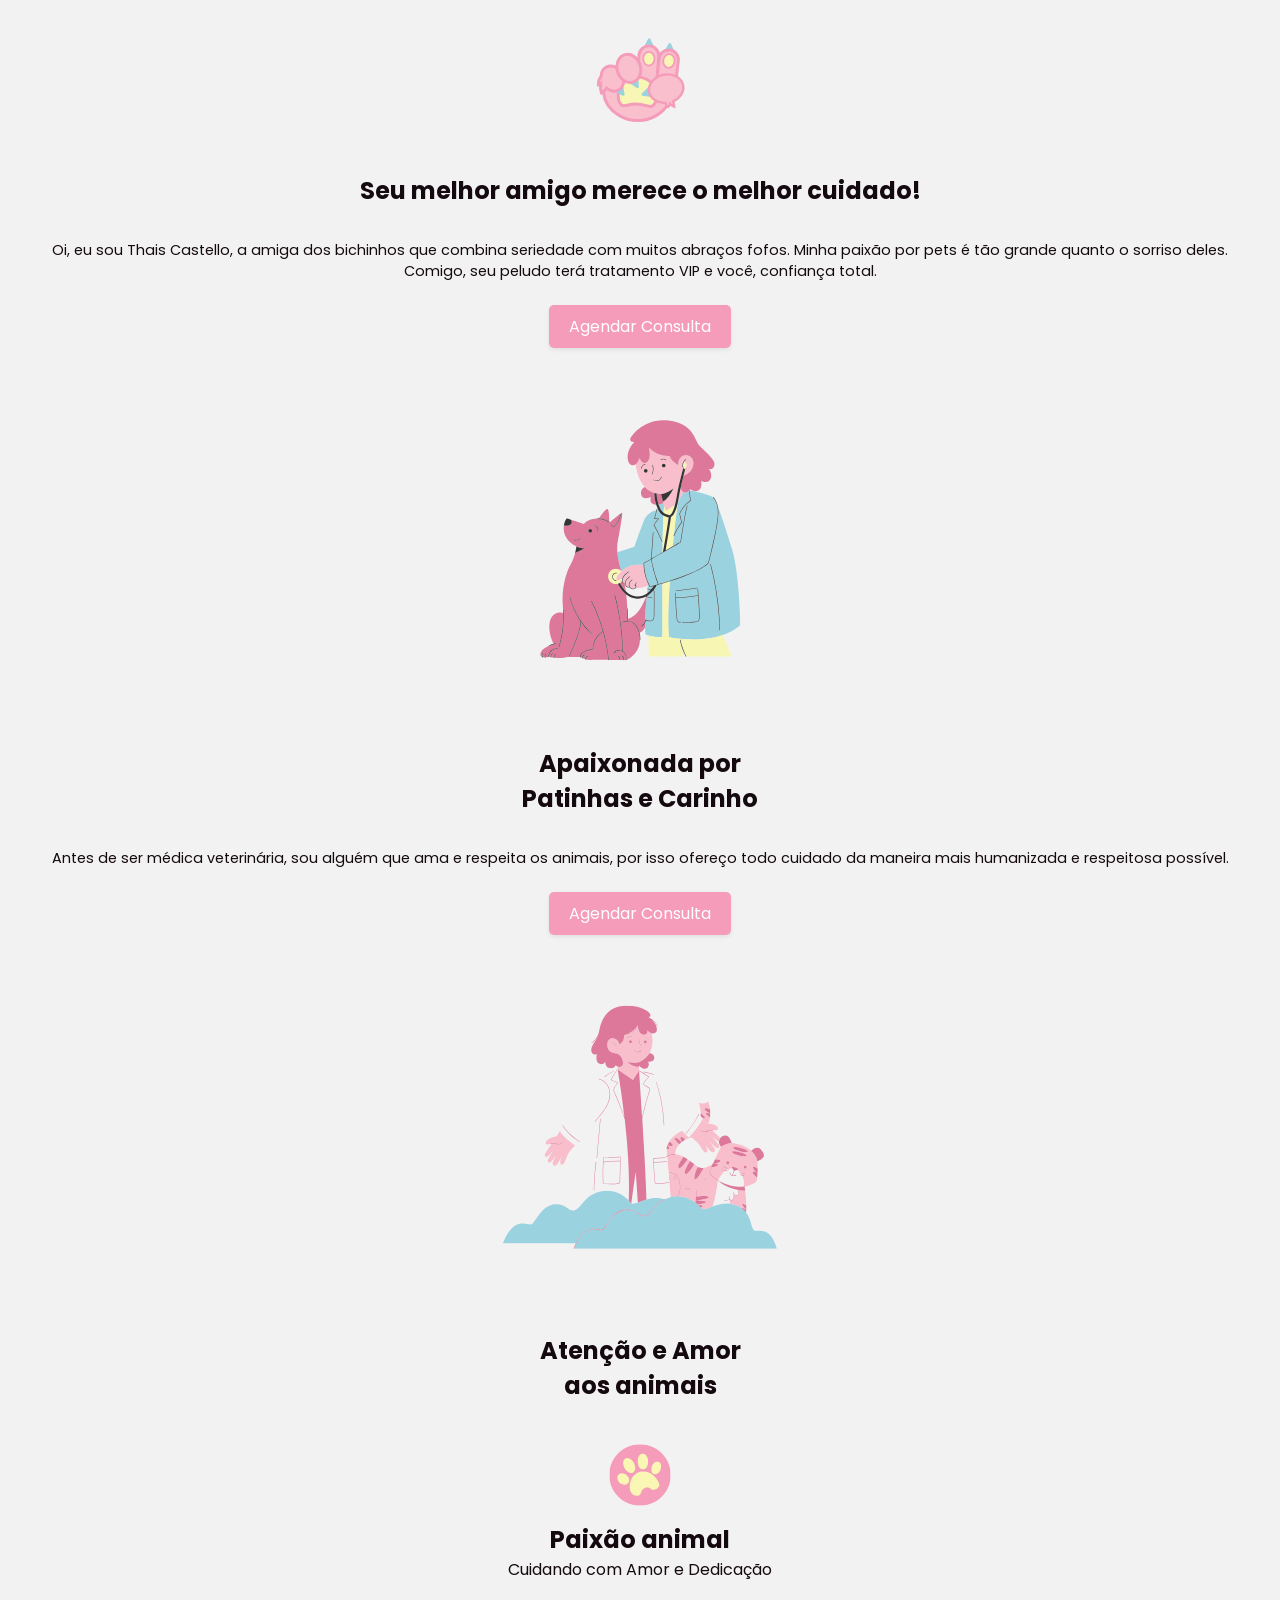
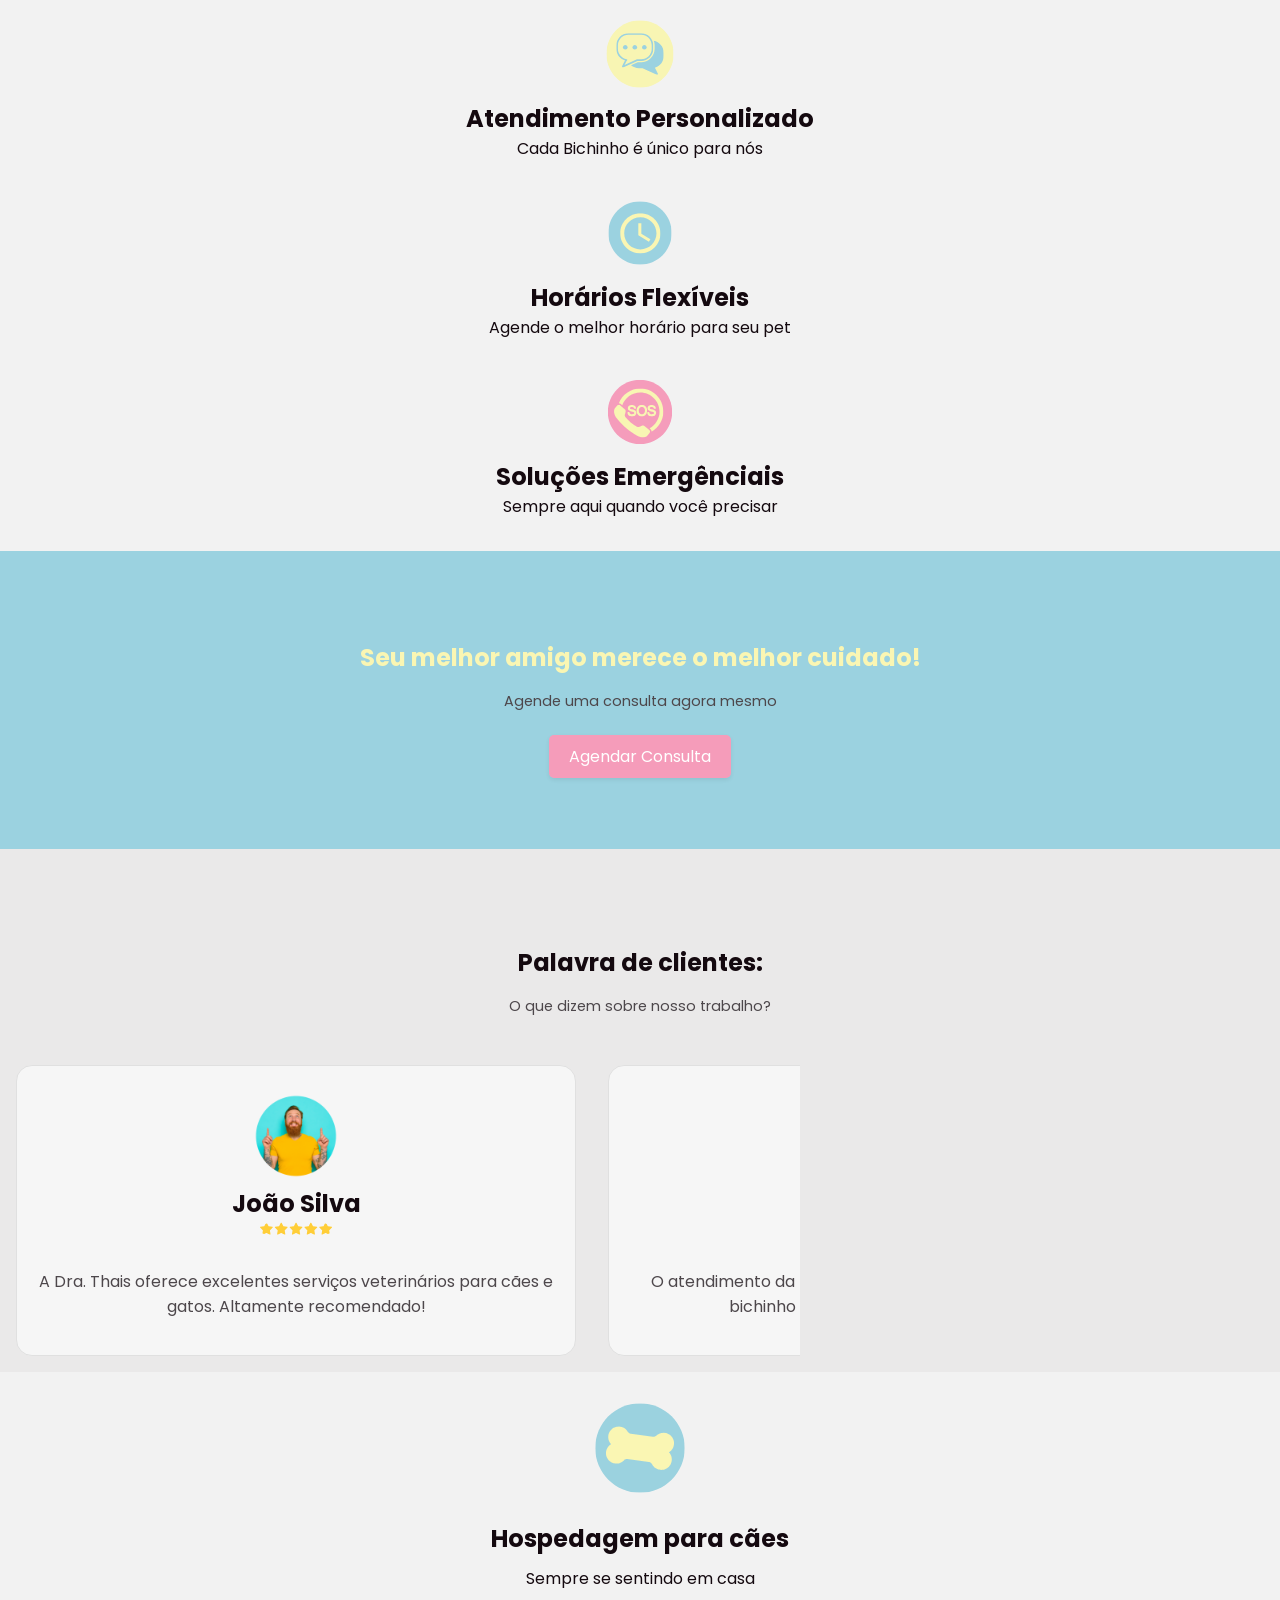
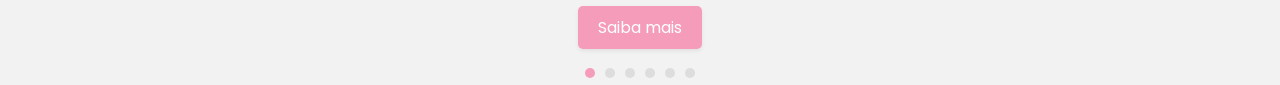
==== index.html @ 2efe4065 "Alterando slide" ====
<!DOCTYPE html>
<html lang="en">
<head>
    <meta charset="UTF-8">
    <meta name="viewport" content="width=device-width, initial-scale=1.0">
    <title>Thais Medvet</title>
    <link rel="stylesheet" href="./style.css">
    <link rel="icon" type="image/svg" sizes="32x32" href="./ass_ets/favicon/favicon.svg">
    <link rel="stylesheet" href="https://cdnjs.cloudflare.com/ajax/libs/font-awesome/6.4.0/css/all.min.css">
</head>
<body>
    
    <header>
        <img class="logo" src="./ass_ets/logo.svg" alt="Logotipo Thais Medvet">
    </header>

    <section class="container">
        <h1 class="title">Seu melhor amigo merece o melhor cuidado!</h1>
        <p class="text">Oi, eu sou Thais Castello, a amiga dos bichinhos que combina seriedade com muitos abraços fofos. 
            Minha paixão por pets é tão grande quanto o sorriso deles. Comigo, seu peludo terá tratamento VIP e você, confiança total. </p>
        <a href="https://wa.me/5521966511204" class="button">Agendar Consulta</a>
    </section>

    <section>
        <img class="ilustracao" src="./ass_ets/vet.svg" alt="Veterinaria cuidando dos bichinhos">
    </section>

    <section class="container">
        <h1 class="title">Apaixonada por <br> Patinhas e Carinho</h1>
        <p class="text">Antes de ser médica veterinária, sou alguém que ama e respeita os animais, por isso ofereço todo cuidado da maneira mais humanizada e respeitosa possível.</p>
        <a href="https://wa.me/5521966511204" class="button">Agendar Consulta</a>
    </section>

    <section>
        <img class="ilustracao" src="./ass_ets/vet02.svg" alt="Veterinaria cuidando dos bichinhos">
    </section>
 
    <section class="container">
        <h1 class="title"> Atenção e Amor <br> aos animais </h1>

        <ul>
            <li class="servicos">
                <div>
                    <img class="icons" src="./ass_ets/icons/pet.svg" alt="Icone Patinha de Cachorro">
                </div>

                <div class="servicos_text">
                    <h1>Paixão animal</h1>
                    <p>Cuidando com Amor e Dedicação</p>
                </div>
            </li>

            <li class="servicos">
                <div>
                    <img class="icons" src="./ass_ets/icons/sms.svg" alt="Icone Patinha de Cachorro">
                </div>

                <div class="servicos_text">
                    <h1>Atendimento Personalizado</h1>
                    <p>Cada Bichinho é único para nós</p>
                </div>
            </li>

            <li class="servicos">
                <div>
                    <img class="icons" src="./ass_ets/icons/relogio.svg" alt="Icone Patinha de Cachorro">
                </div>

                <div class="servicos_text">
                    <h1>Horários Flexíveis</h1>
                    <p>Agende o melhor horário para seu pet</p>
                </div>
            </li>

            <li class="servicos">
                <div>
                    <img class="icons" src="./ass_ets/icons/sos.svg" alt="Icone Patinha de Cachorro">
                </div>

                <div class="servicos_text">
                    <h1>Soluções Emergênciais</h1>
                    <p>Sempre aqui quando você precisar</p>
                </div>
            </li>
        </ul>

    </section>
    

    <section class="container cta-consulta">
        <img src="./ass_ets/" alt="">
        <h1 class="title">Seu melhor amigo merece o melhor cuidado!</h1>
        <p class="text cta-text"> Agende uma consulta agora mesmo </p>
        <a href="https://wa.me/5521966511204" class="button">Agendar Consulta</a>
    </section>


    <section class="container testimonials">

        <h1 class="title testimonials-title"> Palavra de clientes: </h1>
        <p class="text testimonials-text"> O que dizem sobre nosso trabalho?</p>

        <div class="carousel-container">
            <div class="carousel">
                <div class="carousel-item">
                    <img class="testimonials-img" src="./ass_ets/testimonials/6.png" alt="Personagem 1">
                    <h2>João Silva</h3>
                    <img class="testimonials-avaliacao" src="./ass_ets/testimonials/5star.svg" alt="Avaliacao">
                    <p class="testimonials-text">A Dra. Thais oferece excelentes serviços veterinários para cães e gatos. Altamente recomendado!</p>
                </div>
                <div class="carousel-item">
                    <img class="testimonials-img" src="./ass_ets/testimonials/5.png" alt="Personagem 2">
                    <h2>Maria Santos</h3>
                    <img class="testimonials-avaliacao" src="./ass_ets/testimonials/5star.svg" alt="Avaliacao">
                    <p class="testimonials-text">O atendimento da Dra.Thais é incrível, sempre cuida do meu bichinho com carinho e profissionalismo.</p>
                </div>
                <div class="carousel-item">
                    <img class="testimonials-img" src="./ass_ets/testimonials/7.png" alt="Personagem 3">
                    <h2>Pedro Oliveira</h3>
                    <img class="testimonials-avaliacao" src="./ass_ets/testimonials/5star.svg" alt="Avaliacao">
                    <p class="testimonials-text">Minha experiência com a Dra.Thais foi excelente. Ela é a melhor!</p>
                </div>
            </div>
        </div>

    </section>


<!-- SLIDE -->
<div class="slide-container">
    <div class="slide-wrapper">
        <div class="slide">
            <img src="./ass_ets/icons/hospedagem.svg" alt="Imagem 1">
            <h3>Hospedagem para cães </h3>
            <p class="slide-text">Sempre se sentindo em casa</p>
            <a href="https://wa.me/5521966511204" class="button"> Saiba mais</a>
        </div>
        <div class="slide">
            <img src="./ass_ets/icons/consulta.svg" alt="Imagem 2">
            <h3>Consulta em domicílio</h3>
            <p class="slide-text">No conforto do seu lar</p>
            <a href="https://wa.me/5521966511204" class="button button-slide">Agendar Consulta</a>
        </div>
        <div class="slide">
            <img src="./ass_ets/icons/creche.svg" alt="Imagem 1">
            <h3>Creche para cães </h3>
            <p class="slide-text">Seu peludo vai amar!</p>
            <a href="https://wa.me/5521966511204" class="button button-slide">Saiba mais</a>
        </div>
        <div class="slide">
            <img src="./ass_ets/icons/exames.svg" alt="Imagem 2">
            <h3>Exames Laboratoriais</h3>
            <p class="slide-text">A chave para a saúde do seu pet</p>
            <a href="https://wa.me/5521966511204" class="button">Agendar Exames</a>
        </div>
        <div class="slide">
            <img src="./ass_ets/icons/baba.svg" alt="Imagem 1">
            <h3>Babá para cães</h3>
            <p class="slide-text">Diversão e amor</p>
            <a href="https://wa.me/5521966511204" class="button button-slide">Saiba mais</a>
        </div>
        <div class="slide">
            <img src="./ass_ets/icons/vacinas.svg" alt="Imagem 2">
            <h3>Vacinação a domicílio</h3>
            <p class="slide-text">Saúde em segurança</p>
            <a href="https://wa.me/5521966511204" class="button button-slide">Agendar Vacinas</a>
        </div>
        <!-- Repita esse bloco para os outros cards -->
    </div>
    <div class="indicators"></div>
</div>

<script src="script.js"></script>

</body>
</html>
---- style.css ----
@import url('https://fonts.googleapis.com/css2?family=Familjen+Grotesk:wght@400;500;600;700&family=Poppins:ital,wght@0,100;0,200;0,300;0,500;0,700;0,900;1,700;1,900&family=Roboto:wght@400;500;700;900&display=swap');


:root{
    --rosa-pink: #F59CBA;
    --rosa-pink_bg: #dd83a1;
    --rosa-claro: #F8BECB;
    --preto: #14090F;
    --branco: #f2f2f2;
    --texto: #4d474b;
    --azul: #9BD2E0;
    --amarelo: #FAF6B3;
}


* {
    margin: 0;
    padding: 0;
    box-sizing: border-box;
    font-family: 'Poppins', sans-serif;
}

body{
    background-color: var(--branco);
    color: var(--preto);
    margin: 0 2rem;
    display: flex;
    flex-direction: column;
    justify-content: center;
    align-items: center;
}

.logo{
    width: 15rem;
    margin: 1rem 0;
}

.container{
    text-align: center;
}

.text{
    margin: 2rem 0;
    font-size: .9rem;
}

.button{
    background-color: var(--rosa-pink);
    text-decoration: none;
    color: var(--branco);
    padding: 1rem 2rem;
    border-radius: .5rem;
    box-shadow: 0px 2px 4px 0px rgba(0, 0, 0, 0.075);
}

.ilustracao{
    width: 19rem;
    margin: 3rem 0;
}

.servicos{
    list-style: none;
    margin: 2rem 0;
}

.icons{
    width: 5rem;
}

.carousel-item{
    display: flex;
    flex-direction: column;
    align-items: center;
    justify-content: center;
}

.testimonials{
    background-color: #eae9e9;
    width: 100vw;
}

.testimonials-title{
    margin-top: 6rem;
}

.testimonials-text{
    margin: 1rem 0;
    color: var(--texto);
}

.testimonials-img{
    width: 9rem;
}

.testimonials-avaliacao{
    width: 5rem;
    margin-bottom: 1rem;
}

.testimonials-text{
    color: var(--texto)
}

.cta-consulta{
    background-color: var(--azul);
    color: var(--amarelo);
    width: 100vw;
    padding: 4rem 0 5rem 0;
}

.cta-text{
    color: var(--texto);
    margin-top: 1rem;
}

.carousel-container {
    max-width: 800px;
    margin: 3rem 0 1rem 0;
    overflow: hidden;
}

.carousel {
    display: flex;
    align-items: center;
    overflow: hidden;
}

.carousel-item {
    width: 70%;
    flex-shrink: 0;
    text-align: center;
    padding: 20px;
    background-color: #f6f6f6;
    border: 1px solid #e0e0e0;
    border-radius: 1rem;
    margin: 0 1rem;
}

.carousel-item img {
    max-width: 100px;
    border-radius: 50%;
}

h3 {
    font-size: 1.5rem;
    margin: 10px 0;
}

p {
    font-size: 1rem;
}

/* SLIDE */ 

.slide-container {
    width: 100%;
    overflow: hidden;
    position: relative;
}

.slide-wrapper {
    display: flex;
    transition: transform 0.5s ease-in-out;
}

.slide {
    flex: 0 0 100%;
    padding: 20px;
    text-align: center;
}

.slide img {
    width: 7rem;
    height: auto;
}

.slide-text{
    margin-bottom: 1.5rem;
}

.button {
    background-color: #f59cba;
    color: white;
    text-decoration: none;
    padding: 10px 20px;
    border-radius: 5px;
}

.indicators {
    text-align: center;
}

.indicator {
    display: inline-block;
    width: 10px;
    height: 10px;
    background-color: #ddd;
    border-radius: 50%;
    margin: 0 5px;
    cursor: pointer;
}

.active {
    background-color: #f59cba;
}


@media (max-width: 768px) {
    .carousel {
        flex-direction: column;
    }
    .carousel-item {
        margin: 10px 0;
    }
}
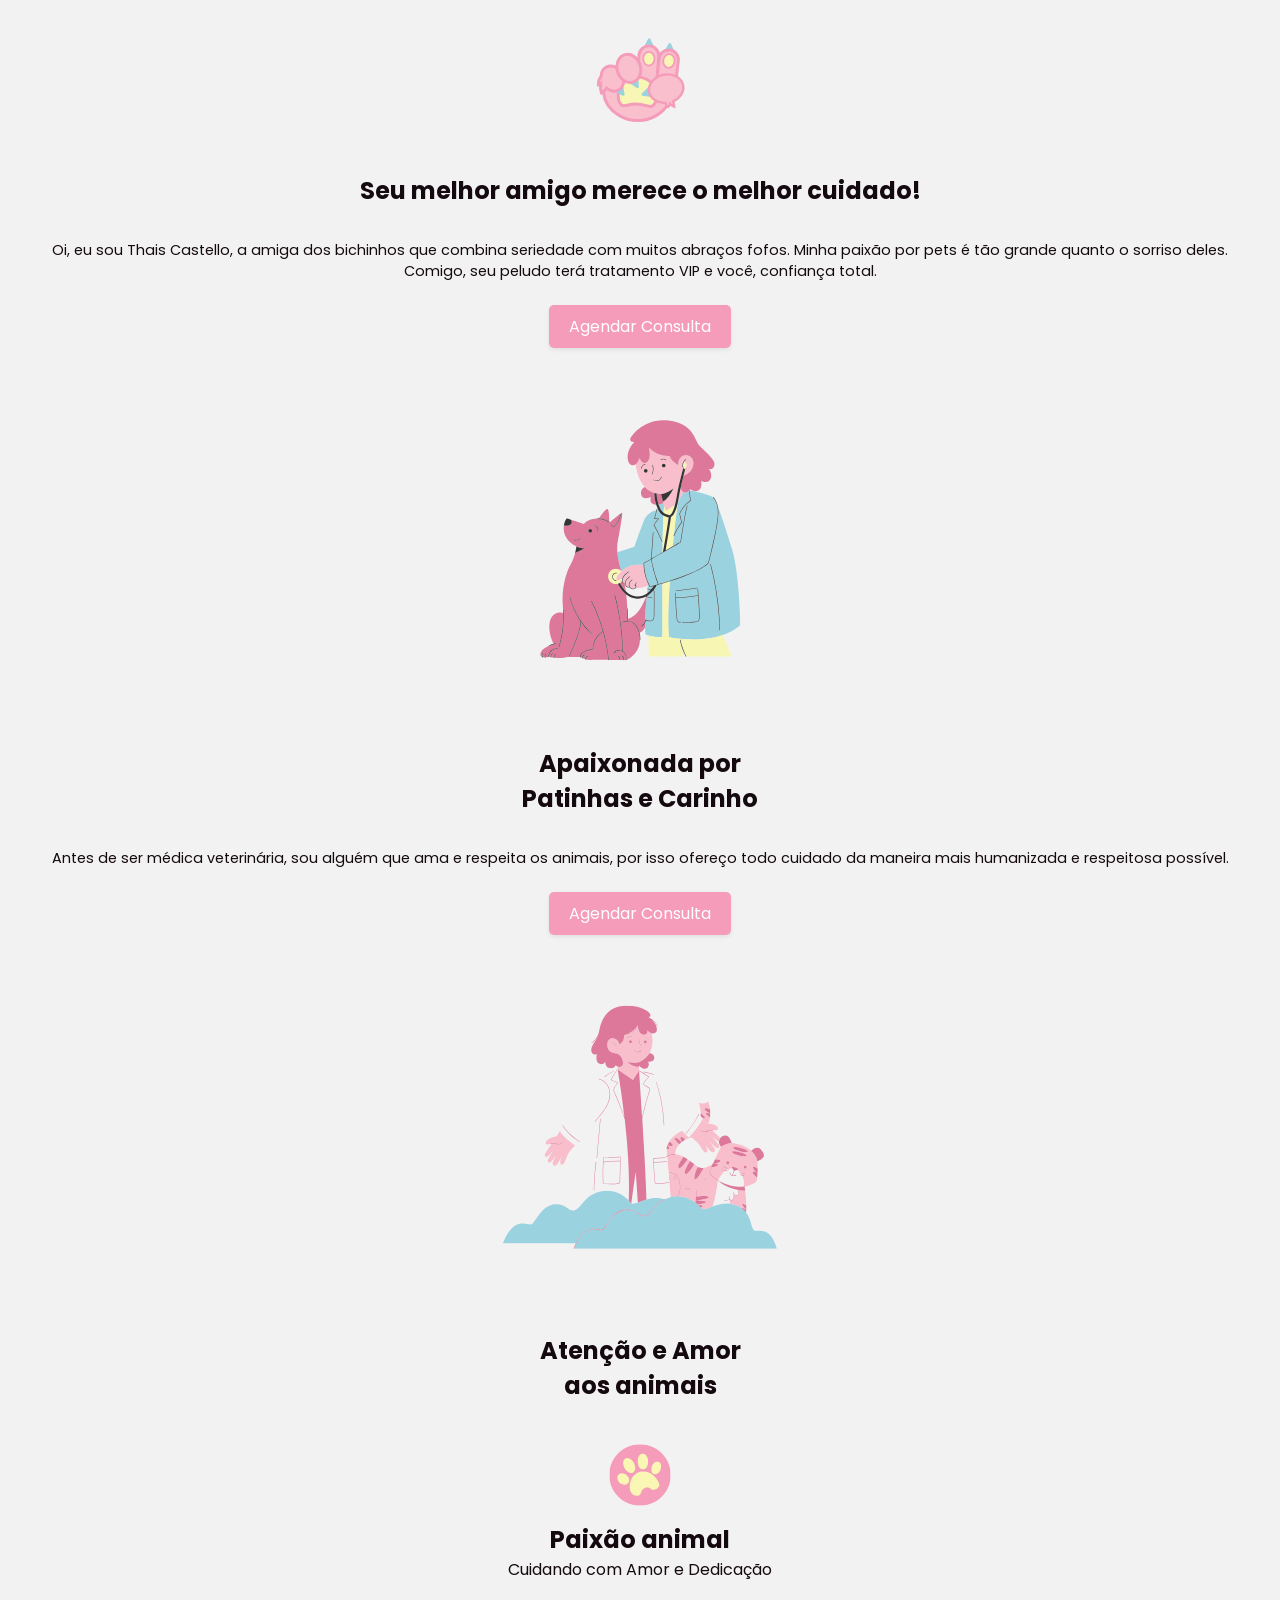
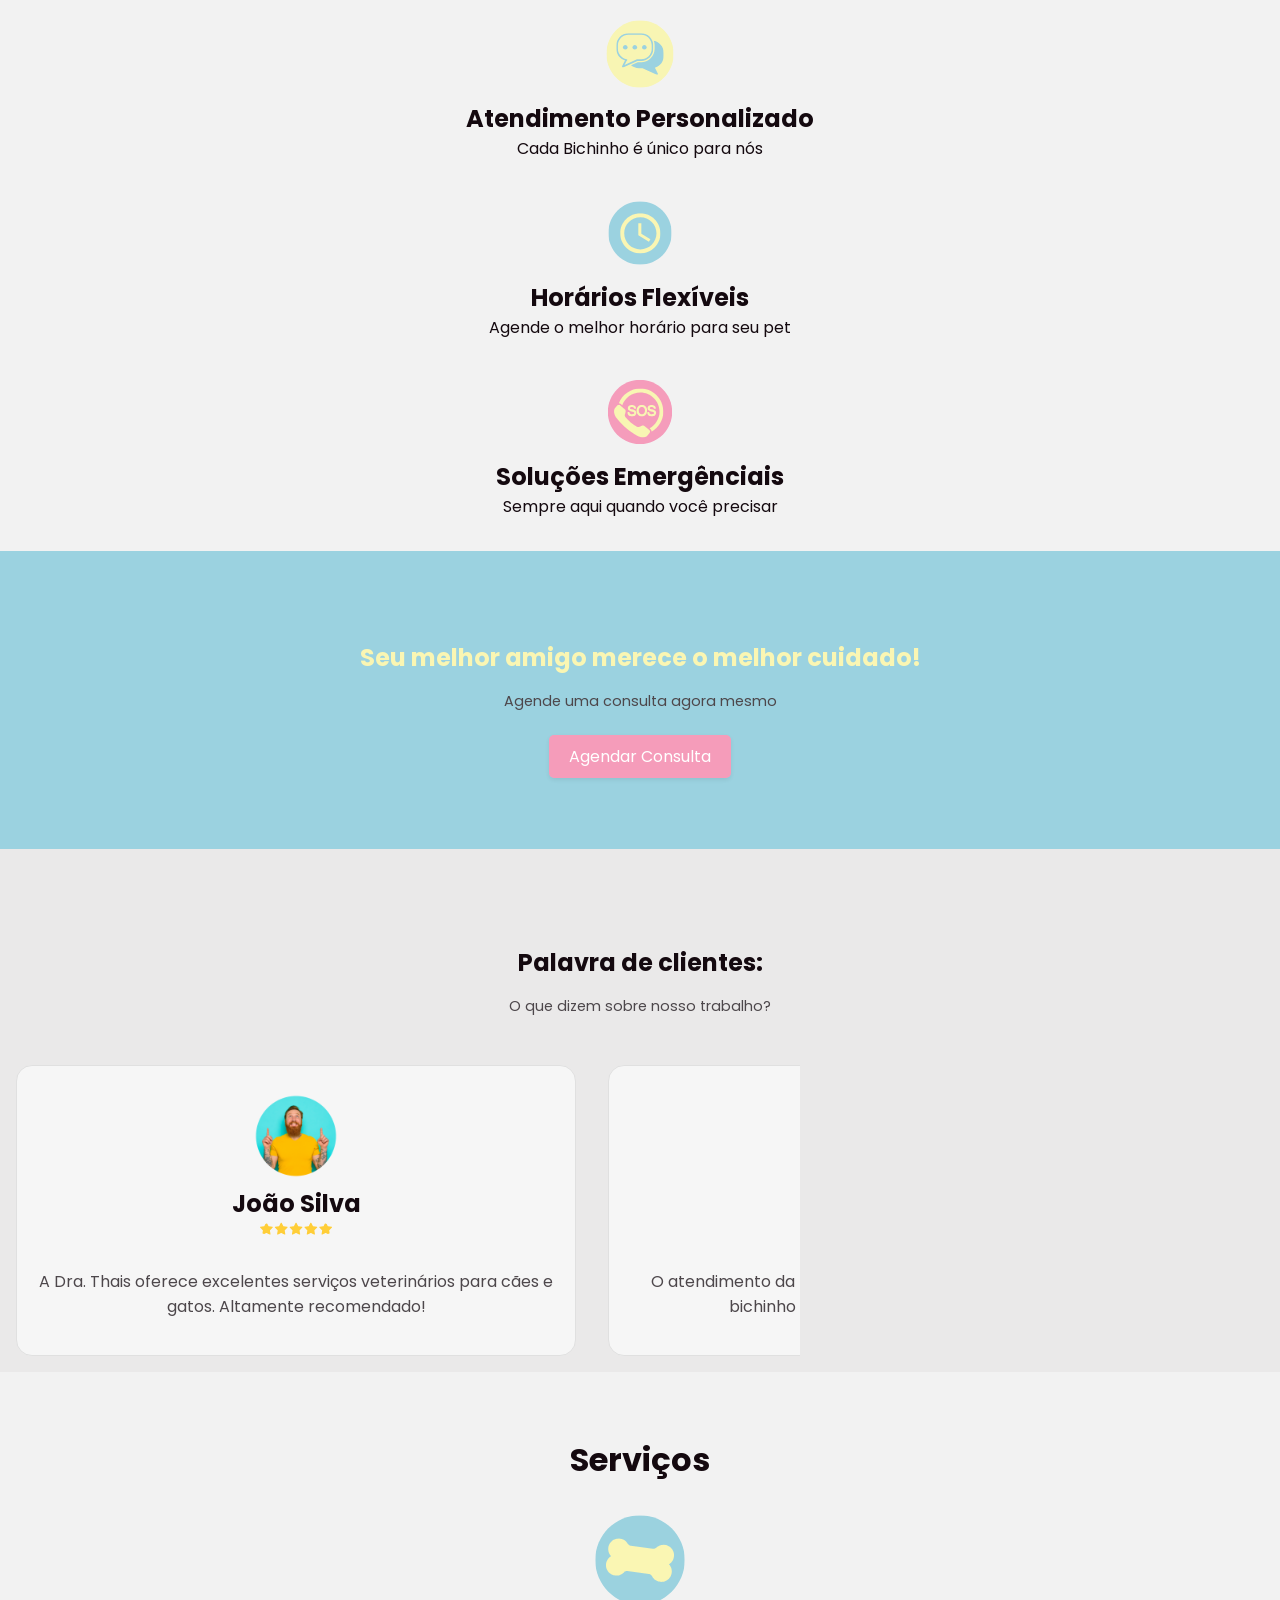
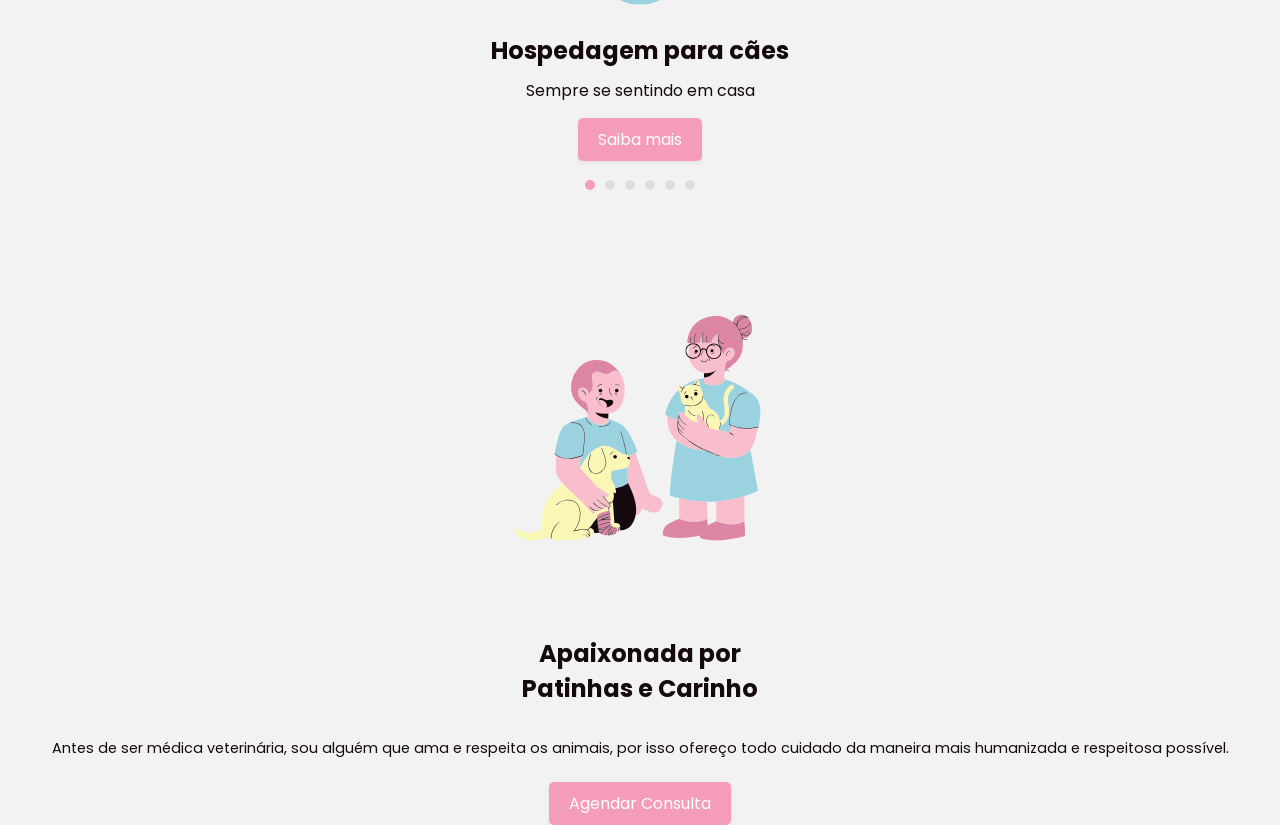
==== commit 26c69c66: "Section Final" ====
--- a/index.html
+++ b/index.html
@@ -127,8 +127,12 @@
 
 
 <!-- SLIDE -->
+
 <div class="slide-container">
+
+    <h1 class="title title-servicos">Serviços</h1>
     <div class="slide-wrapper">
+        
         <div class="slide">
             <img src="./ass_ets/icons/hospedagem.svg" alt="Imagem 1">
             <h3>Hospedagem para cães </h3>
@@ -170,6 +174,16 @@
     <div class="indicators"></div>
 </div>
 
+<section>
+    <img class="ilustracao" src="./ass_ets/final.svg" alt="Veterinaria cuidando dos bichinhos">
+</section>
+
+<section class="container container-final">
+    <h1 class="title">Apaixonada por <br> Patinhas e Carinho</h1>
+    <p class="text">Antes de ser médica veterinária, sou alguém que ama e respeita os animais, por isso ofereço todo cuidado da maneira mais humanizada e respeitosa possível.</p>
+    <a href="https://wa.me/5521966511204" class="button">Agendar Consulta</a>
+</section>
+
 <script src="script.js"></script>
 
 </body>
--- a/style.css
+++ b/style.css
@@ -153,9 +153,11 @@
 /* SLIDE */ 
 
 .slide-container {
-    width: 100%;
+    width: 100vw;
+    padding: 2rem 0;
     overflow: hidden;
     position: relative;
+
 }
 
 .slide-wrapper {
@@ -204,6 +206,14 @@
     background-color: #f59cba;
 }
 
+.title-servicos{
+    display: flex;
+    justify-content: center;
+    margin-top: 2rem;
+}
+
+/* FOOTER */ 
+
 
 @media (max-width: 768px) {
     .carousel {
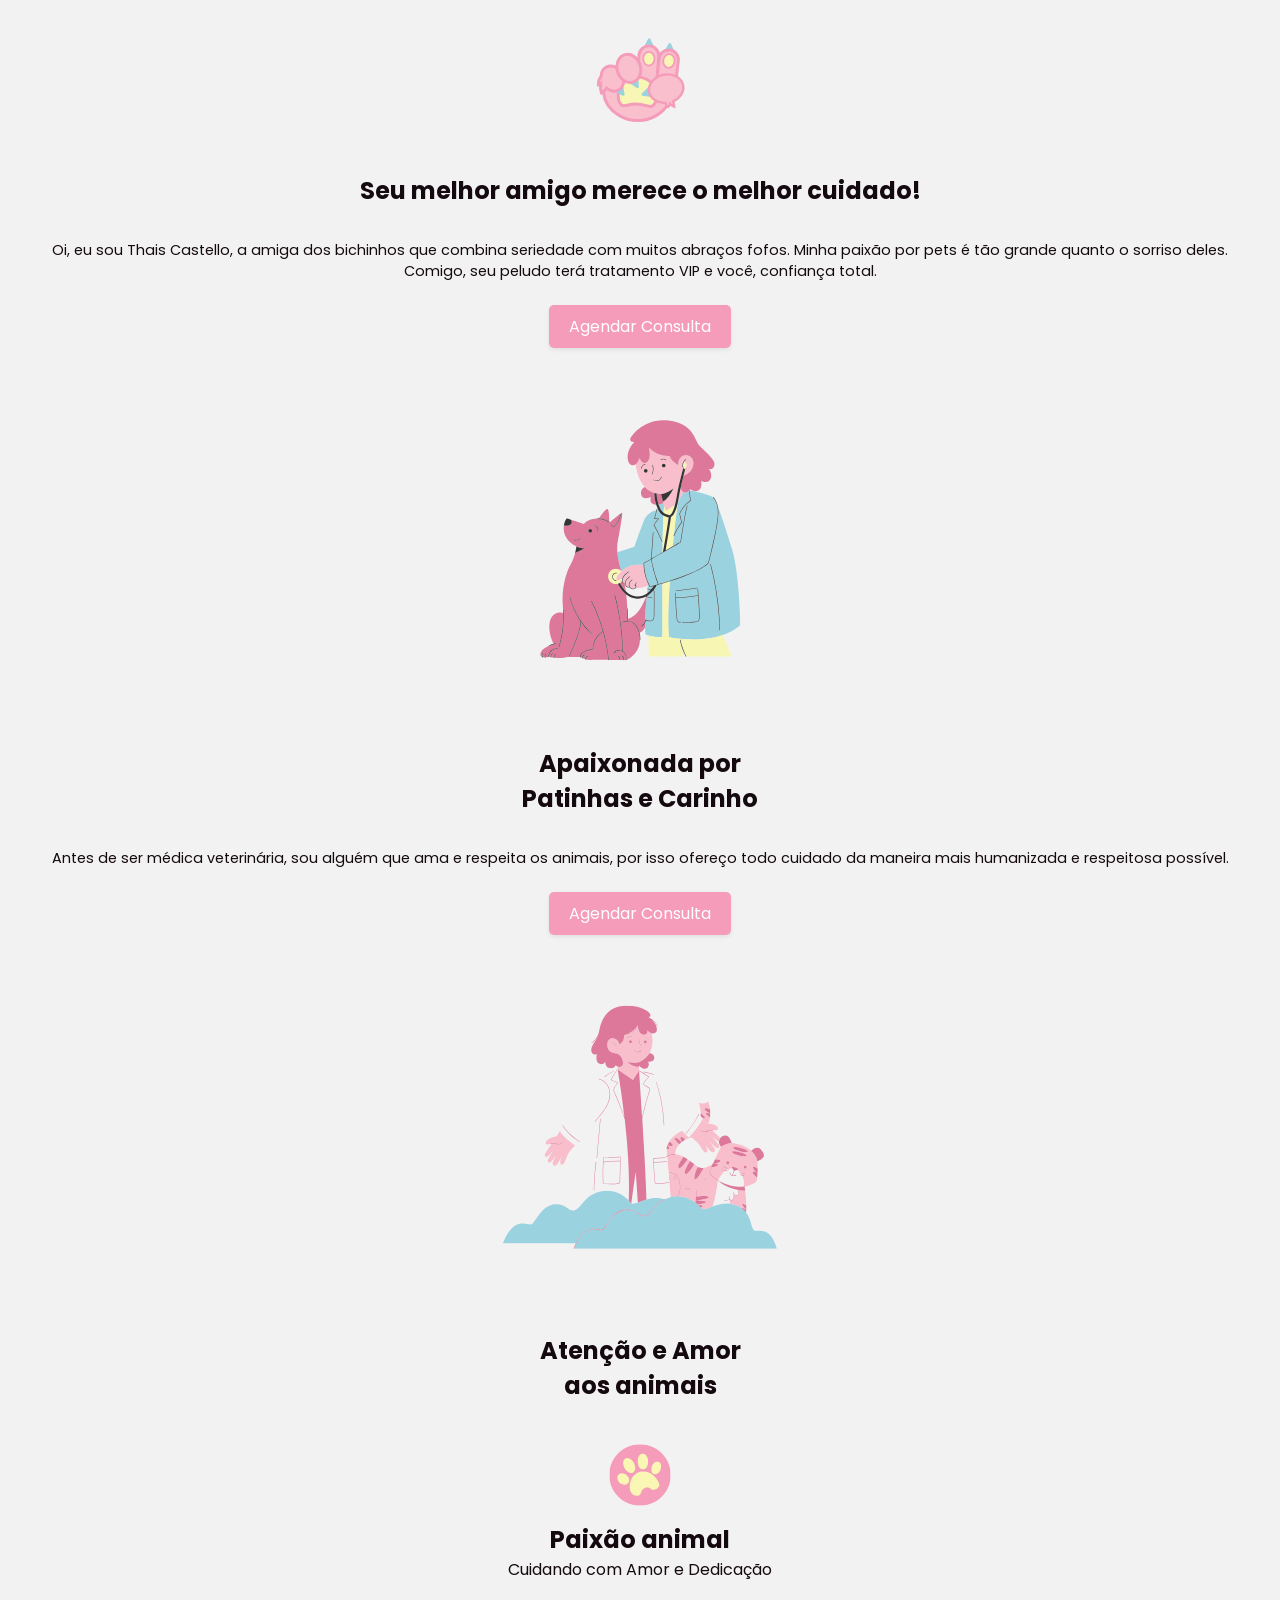
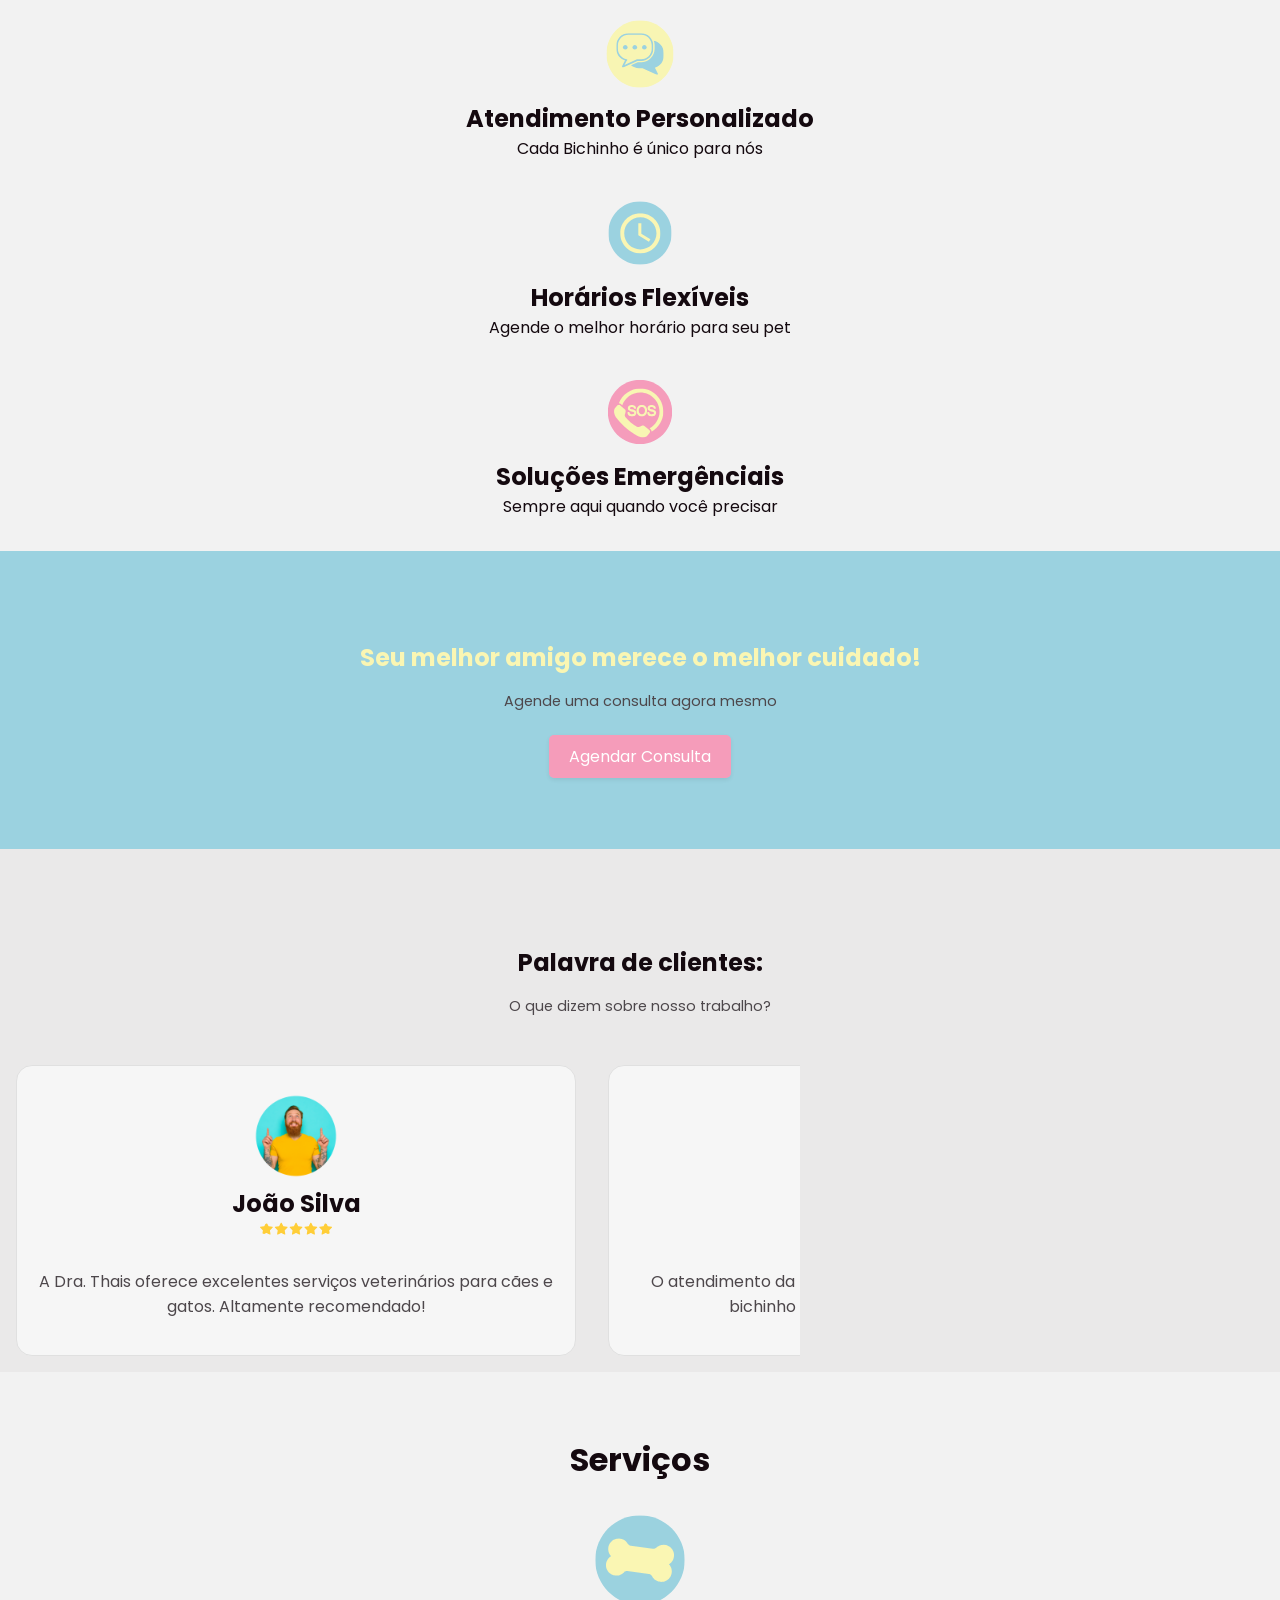
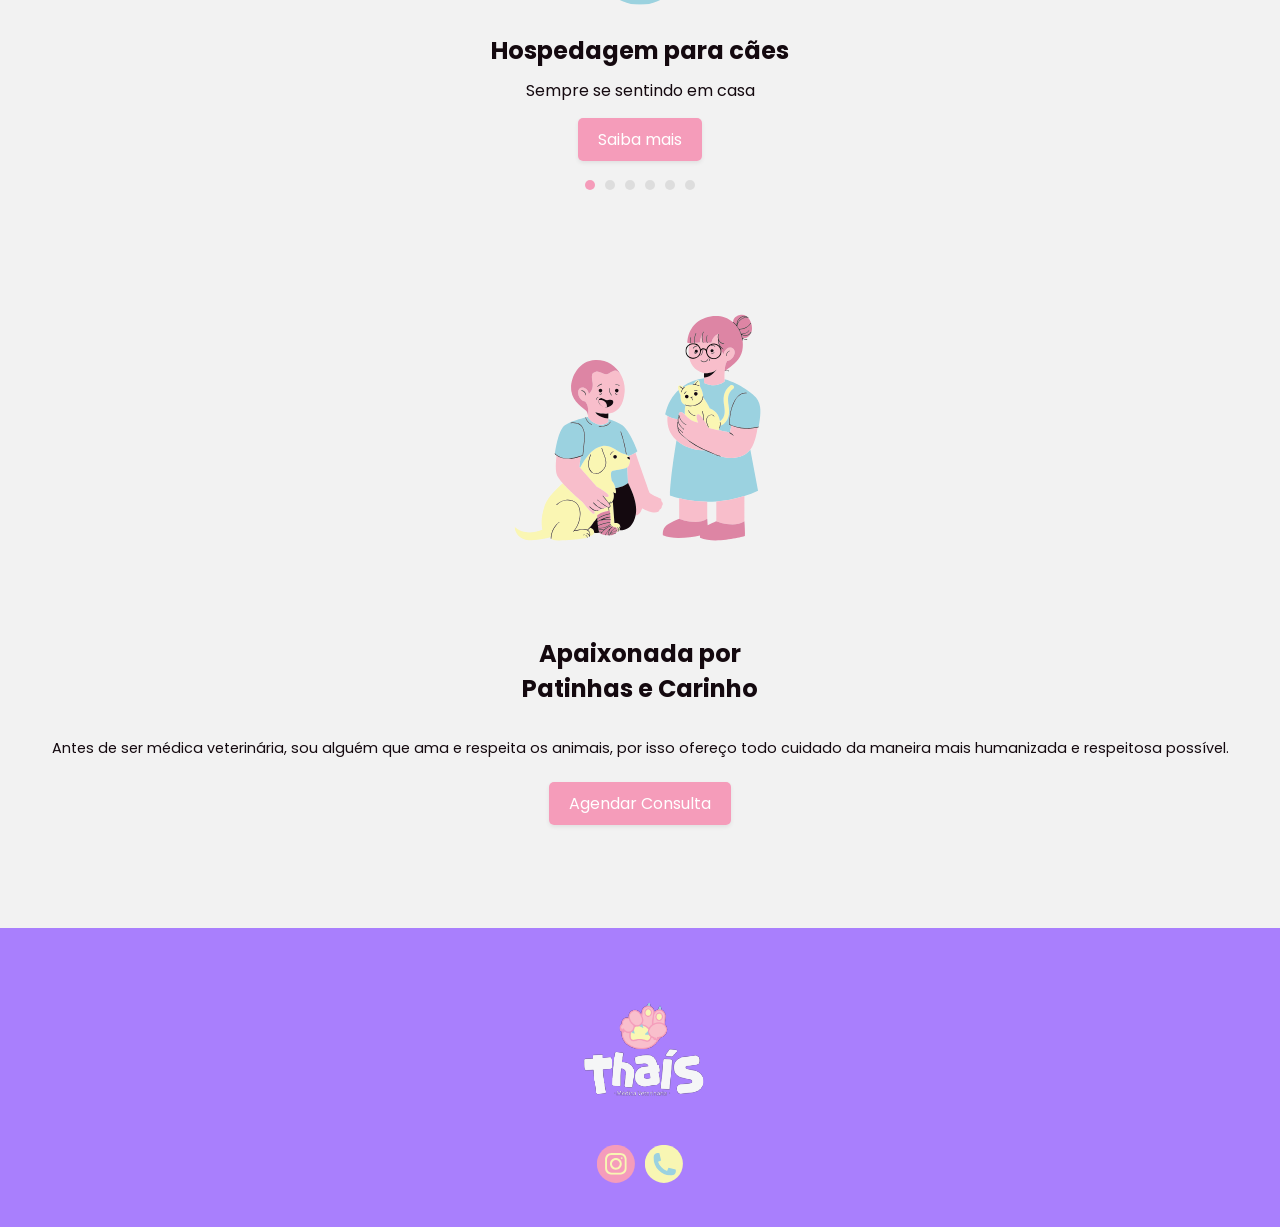
==== commit 59044669: "Adicionando footer" ====
--- a/index.html
+++ b/index.html
@@ -187,6 +187,17 @@
 <script src="script.js"></script>
 
 </body>
+
+<footer> 
+    <img class="footer-logo" src="./ass_ets/logo/logo_full.svg">
+    <div class="footer-li"> 
+        <ul class="footer-ul">
+            <li><a href="https://instagram.com/thaissmedvet"> <img class="footer-icons" src="./ass_ets/instagram.svg"> </a></li>
+            <li><a href="https://wa.me/5521966511204"> <img class="footer-icons" src="./ass_ets/whatsapp.svg"> </a></li>
+        </ul>
+    </div>
+</footer>
+
 </html>
 
 
--- a/style.css
+++ b/style.css
@@ -10,6 +10,7 @@
     --texto: #4d474b;
     --azul: #9BD2E0;
     --amarelo: #FAF6B3;
+    --cinza-escuro: #eae9e9;
 }
 
 
@@ -75,7 +76,7 @@
 }
 
 .testimonials{
-    background-color: #eae9e9;
+    background-color: var(--cinza-escuro);
     width: 100vw;
 }
 
@@ -213,7 +214,32 @@
 }
 
 /* FOOTER */ 
-
+footer{
+    background-color: #A97FFD;
+    width: 100vw;
+    display: flex;
+    flex-direction: column;
+    justify-content: center;
+    align-items: center;
+    margin-top: 7rem;
+    padding: 2rem 0;
+}
+
+.footer-logo{
+    width: 20rem;
+}
+
+.footer-ul{
+    display: flex;
+}
+
+.footer-icons{
+    width: 3rem;
+}
+
+li{
+    list-style: none;
+}
 
 @media (max-width: 768px) {
     .carousel {
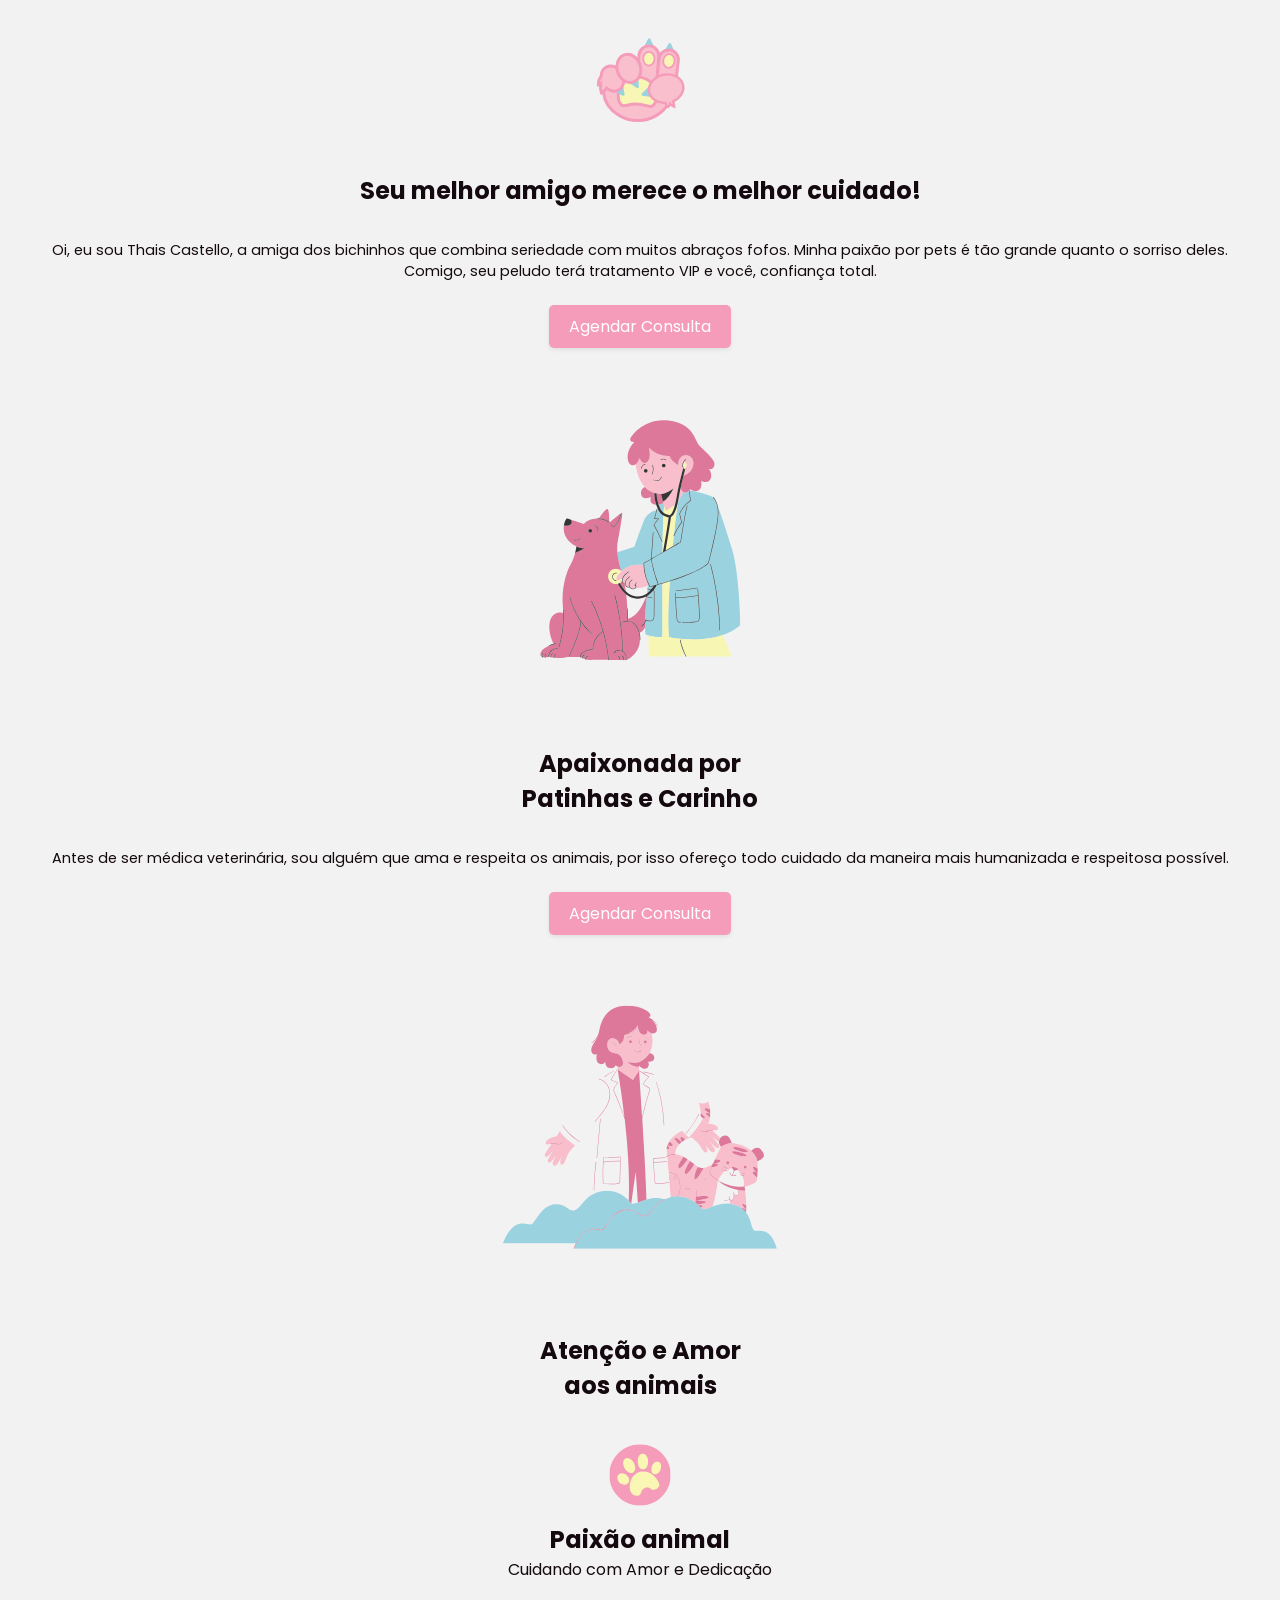
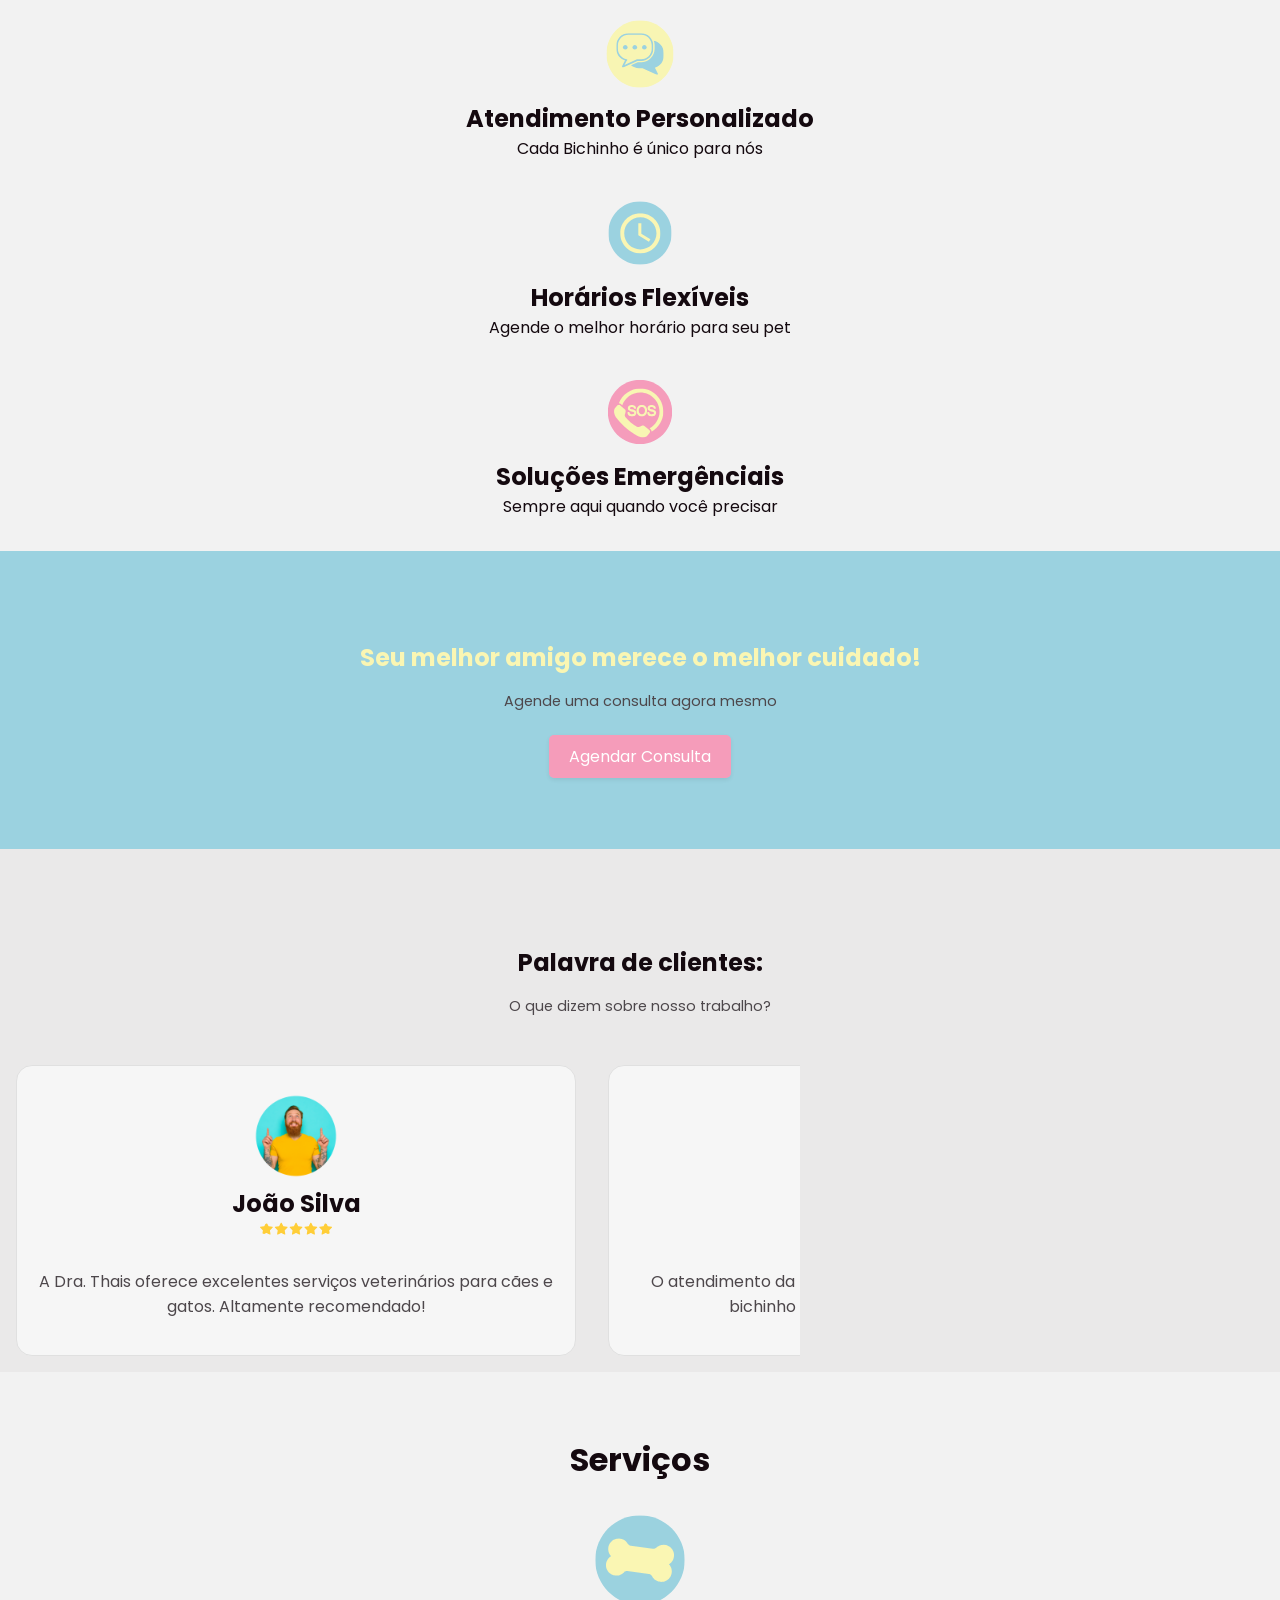
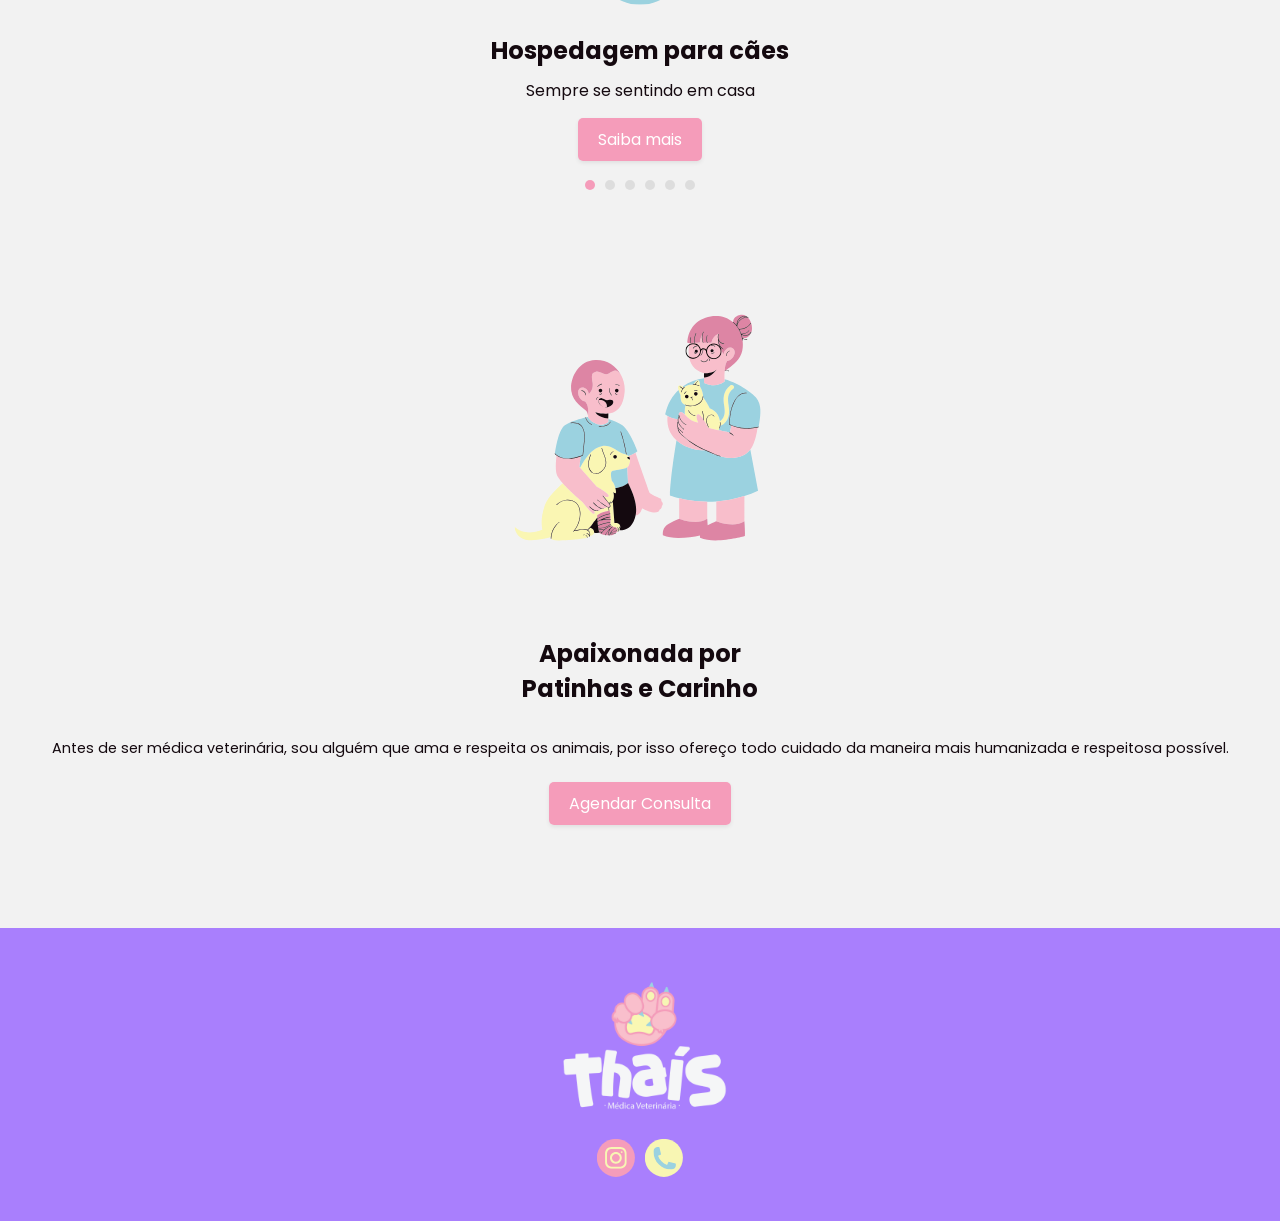
==== commit 1538c678: "Alterando logo" ====
--- a/index.html
+++ b/index.html
@@ -189,7 +189,7 @@
 </body>
 
 <footer> 
-    <img class="footer-logo" src="./ass_ets/logo/logo_full.svg">
+    <img class="footer-logo" src="./ass_ets/logo/logo_full.png">
     <div class="footer-li"> 
         <ul class="footer-ul">
             <li><a href="https://instagram.com/thaissmedvet"> <img class="footer-icons" src="./ass_ets/instagram.svg"> </a></li>
--- a/style.css
+++ b/style.css
@@ -226,7 +226,7 @@
 }
 
 .footer-logo{
-    width: 20rem;
+    width: 13rem;
 }
 
 .footer-ul{
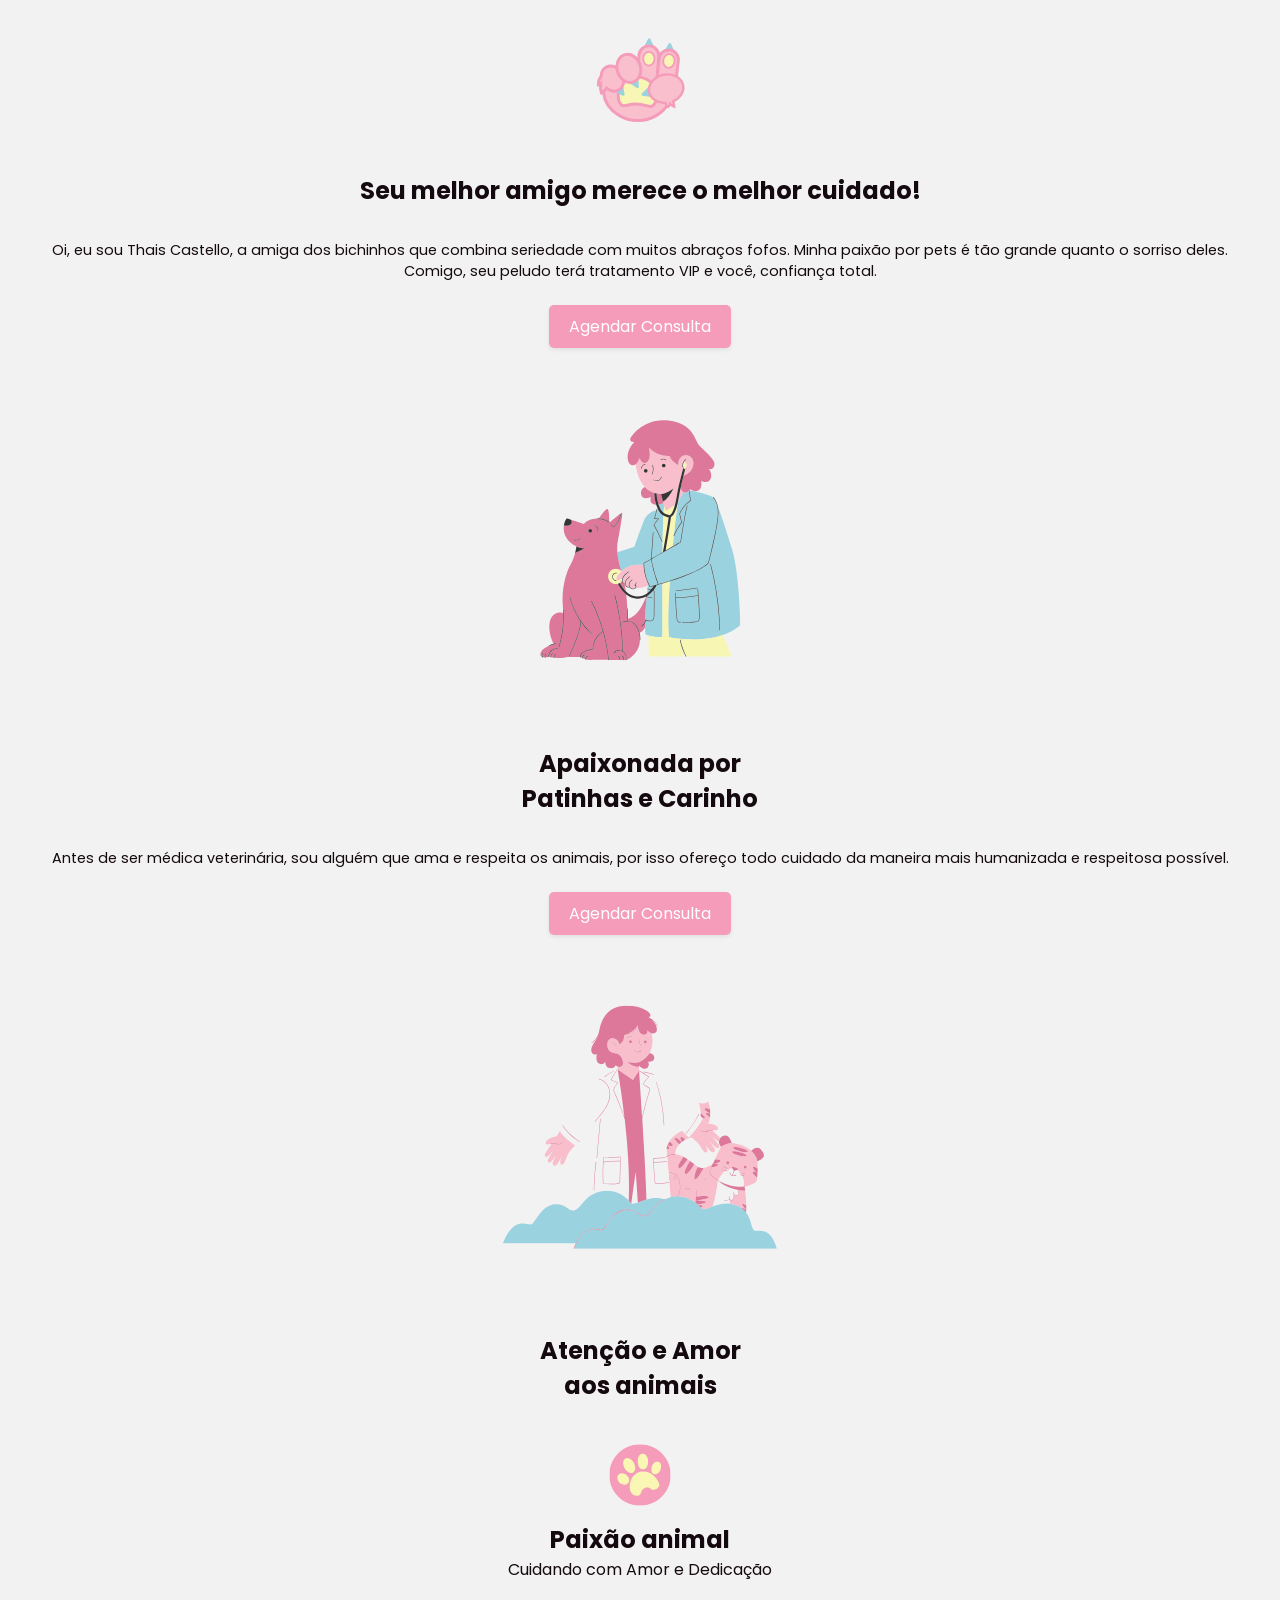
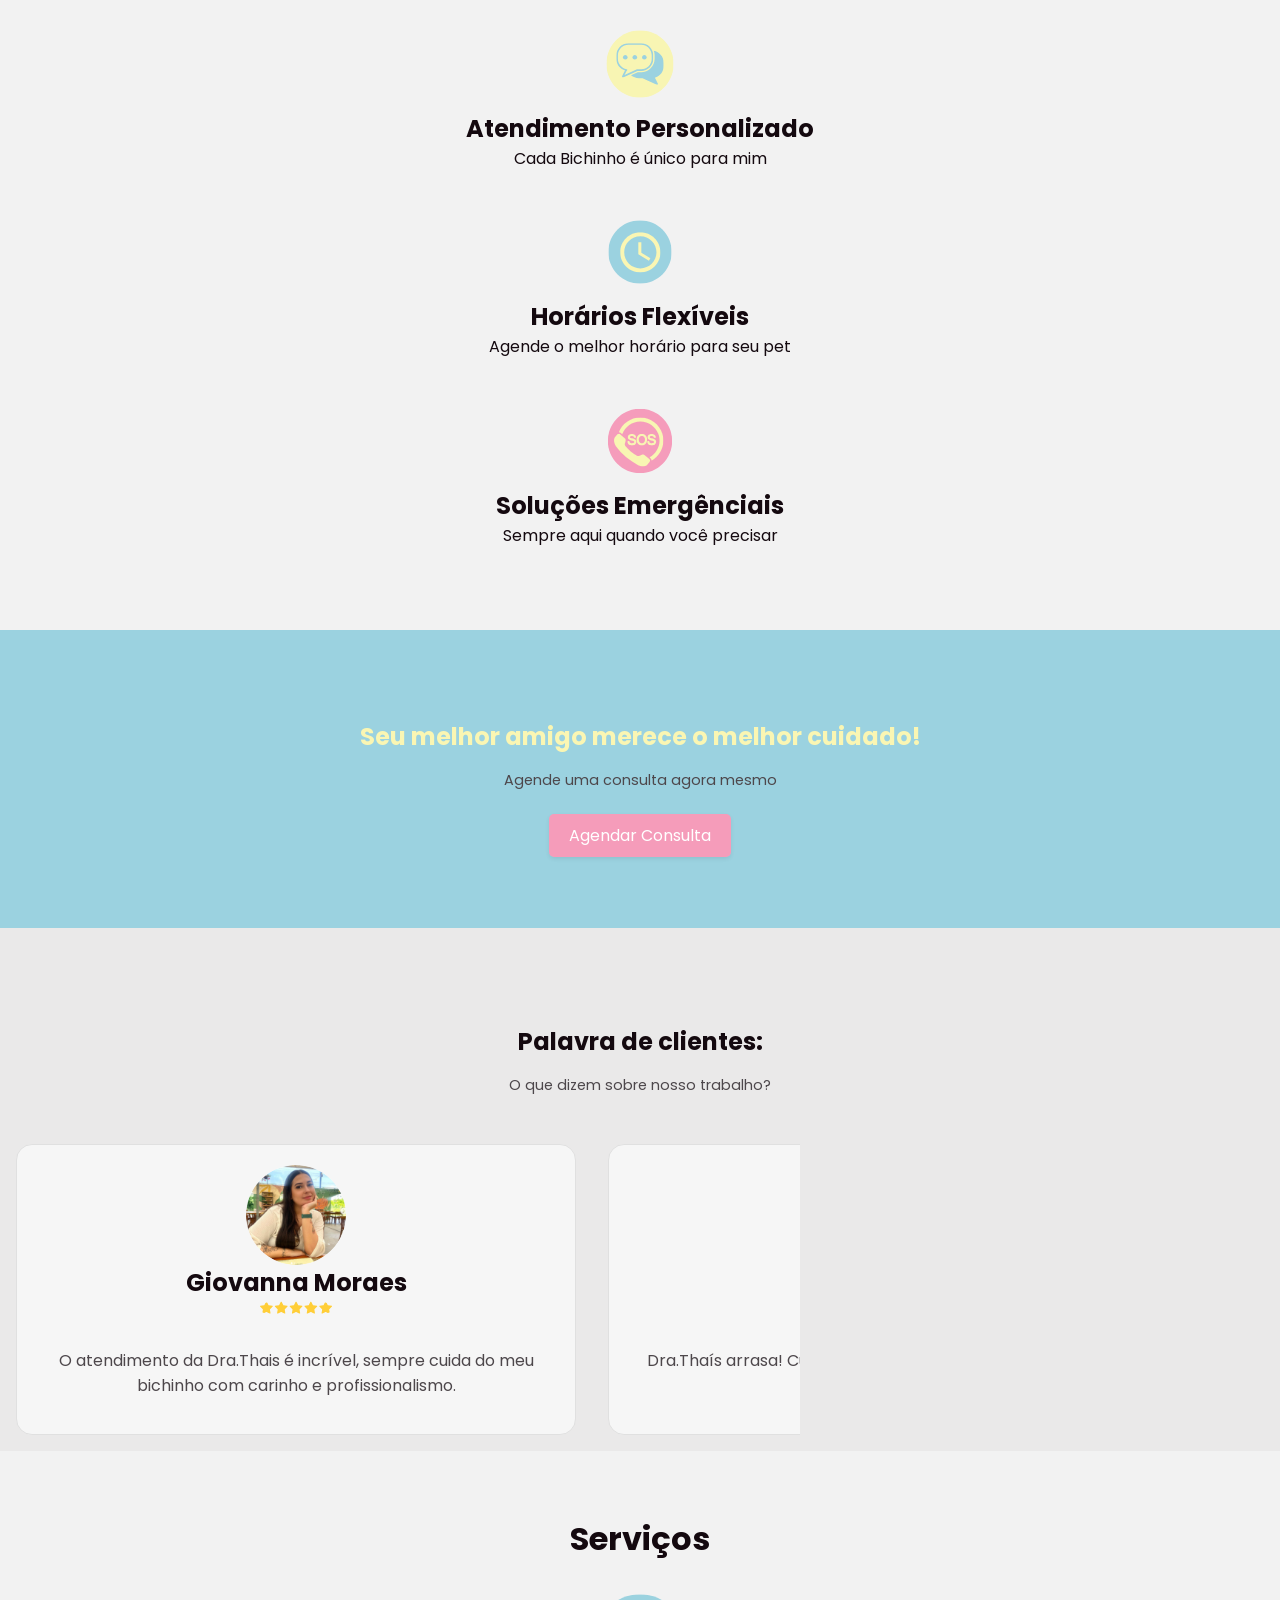
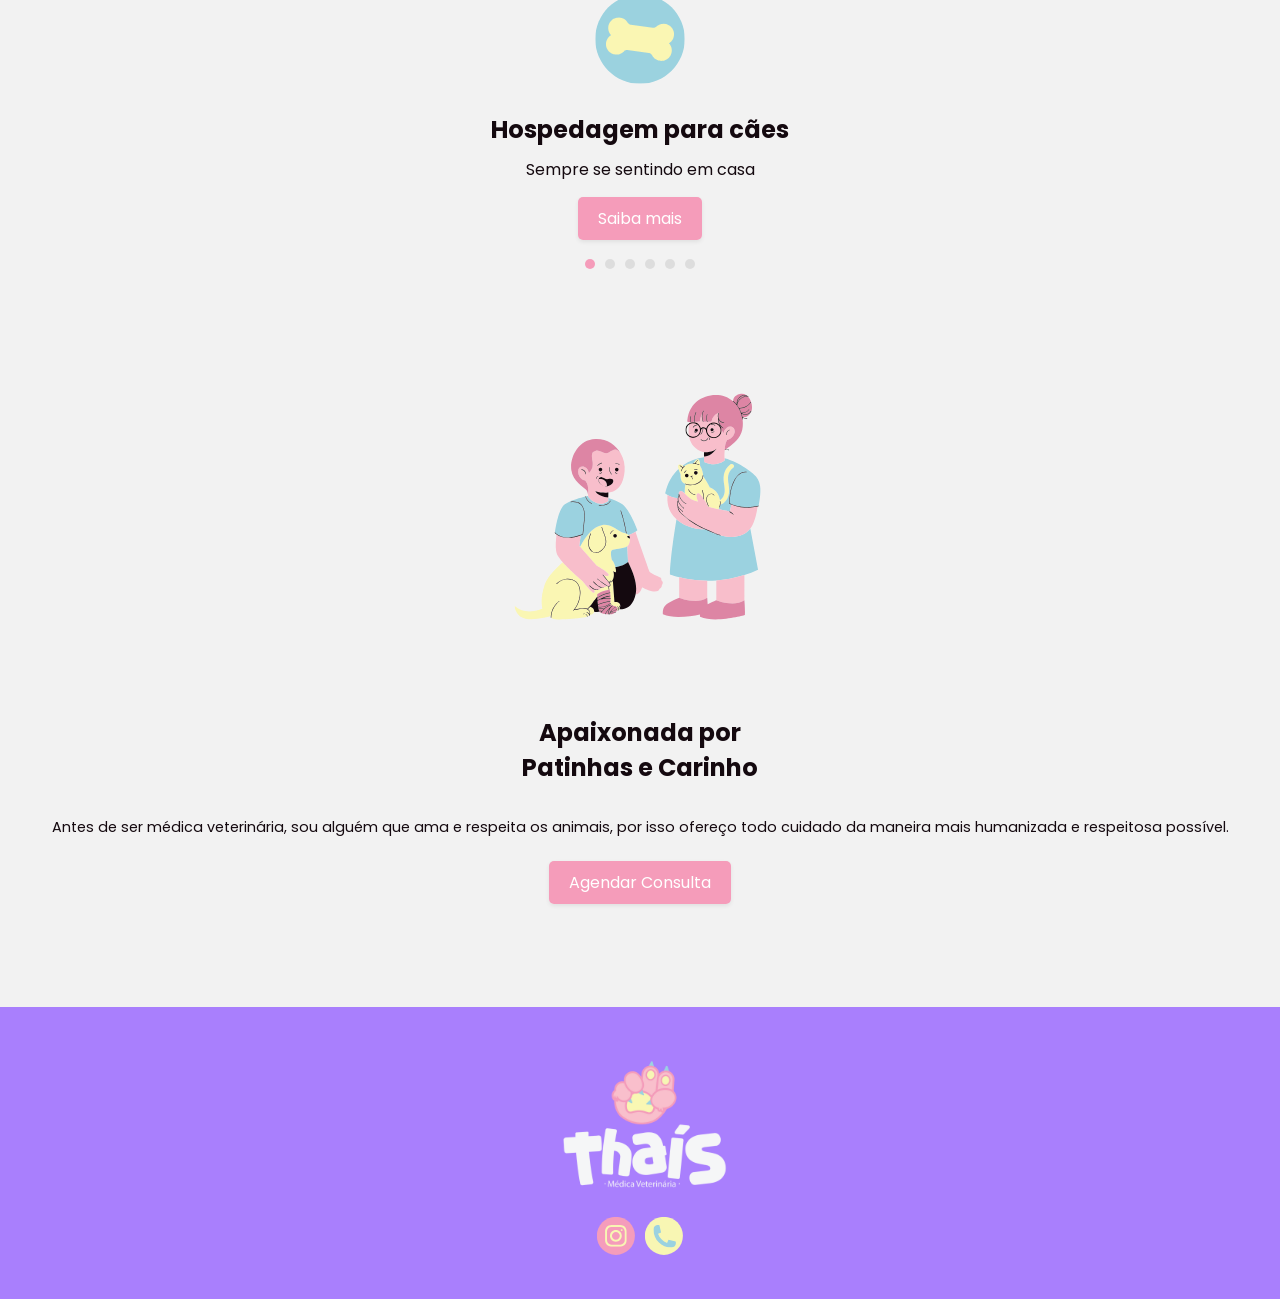
==== commit 66864f89: "Alterando testimonials" ====
--- a/index.html
+++ b/index.html
@@ -57,7 +57,7 @@
 
                 <div class="servicos_text">
                     <h1>Atendimento Personalizado</h1>
-                    <p>Cada Bichinho é único para nós</p>
+                    <p>Cada Bichinho é único para mim</p>
                 </div>
             </li>
 
@@ -104,19 +104,19 @@
             <div class="carousel">
                 <div class="carousel-item">
                     <img class="testimonials-img" src="./ass_ets/testimonials/6.png" alt="Personagem 1">
-                    <h2>João Silva</h3>
+                    <h2>Giovanna Moraes</h3>
                     <img class="testimonials-avaliacao" src="./ass_ets/testimonials/5star.svg" alt="Avaliacao">
-                    <p class="testimonials-text">A Dra. Thais oferece excelentes serviços veterinários para cães e gatos. Altamente recomendado!</p>
+                    <p class="testimonials-text">O atendimento da Dra.Thais é incrível, sempre cuida do meu bichinho com carinho e profissionalismo.</p></p>
                 </div>
                 <div class="carousel-item">
                     <img class="testimonials-img" src="./ass_ets/testimonials/5.png" alt="Personagem 2">
-                    <h2>Maria Santos</h3>
+                    <h2>Julia Santana</h3>
                     <img class="testimonials-avaliacao" src="./ass_ets/testimonials/5star.svg" alt="Avaliacao">
-                    <p class="testimonials-text">O atendimento da Dra.Thais é incrível, sempre cuida do meu bichinho com carinho e profissionalismo.</p>
+                    <p class="testimonials-text"> Dra.Thaís arrasa! Cuida dos bichinhos com amor e dedicação total. amo demais! 🐾 </p>
                 </div>
                 <div class="carousel-item">
                     <img class="testimonials-img" src="./ass_ets/testimonials/7.png" alt="Personagem 3">
-                    <h2>Pedro Oliveira</h3>
+                    <h2>July Mello</h3>
                     <img class="testimonials-avaliacao" src="./ass_ets/testimonials/5star.svg" alt="Avaliacao">
                     <p class="testimonials-text">Minha experiência com a Dra.Thais foi excelente. Ela é a melhor!</p>
                 </div>
--- a/style.css
+++ b/style.css
@@ -107,6 +107,7 @@
     color: var(--amarelo);
     width: 100vw;
     padding: 4rem 0 5rem 0;
+    margin-top: 2.5rem;
 }
 
 .cta-text{
@@ -158,7 +159,6 @@
     padding: 2rem 0;
     overflow: hidden;
     position: relative;
-
 }
 
 .slide-wrapper {
@@ -213,6 +213,10 @@
     margin-top: 2rem;
 }
 
+.servicos{
+    margin-bottom: 2.6rem;
+}
+
 /* FOOTER */ 
 footer{
     background-color: #A97FFD;
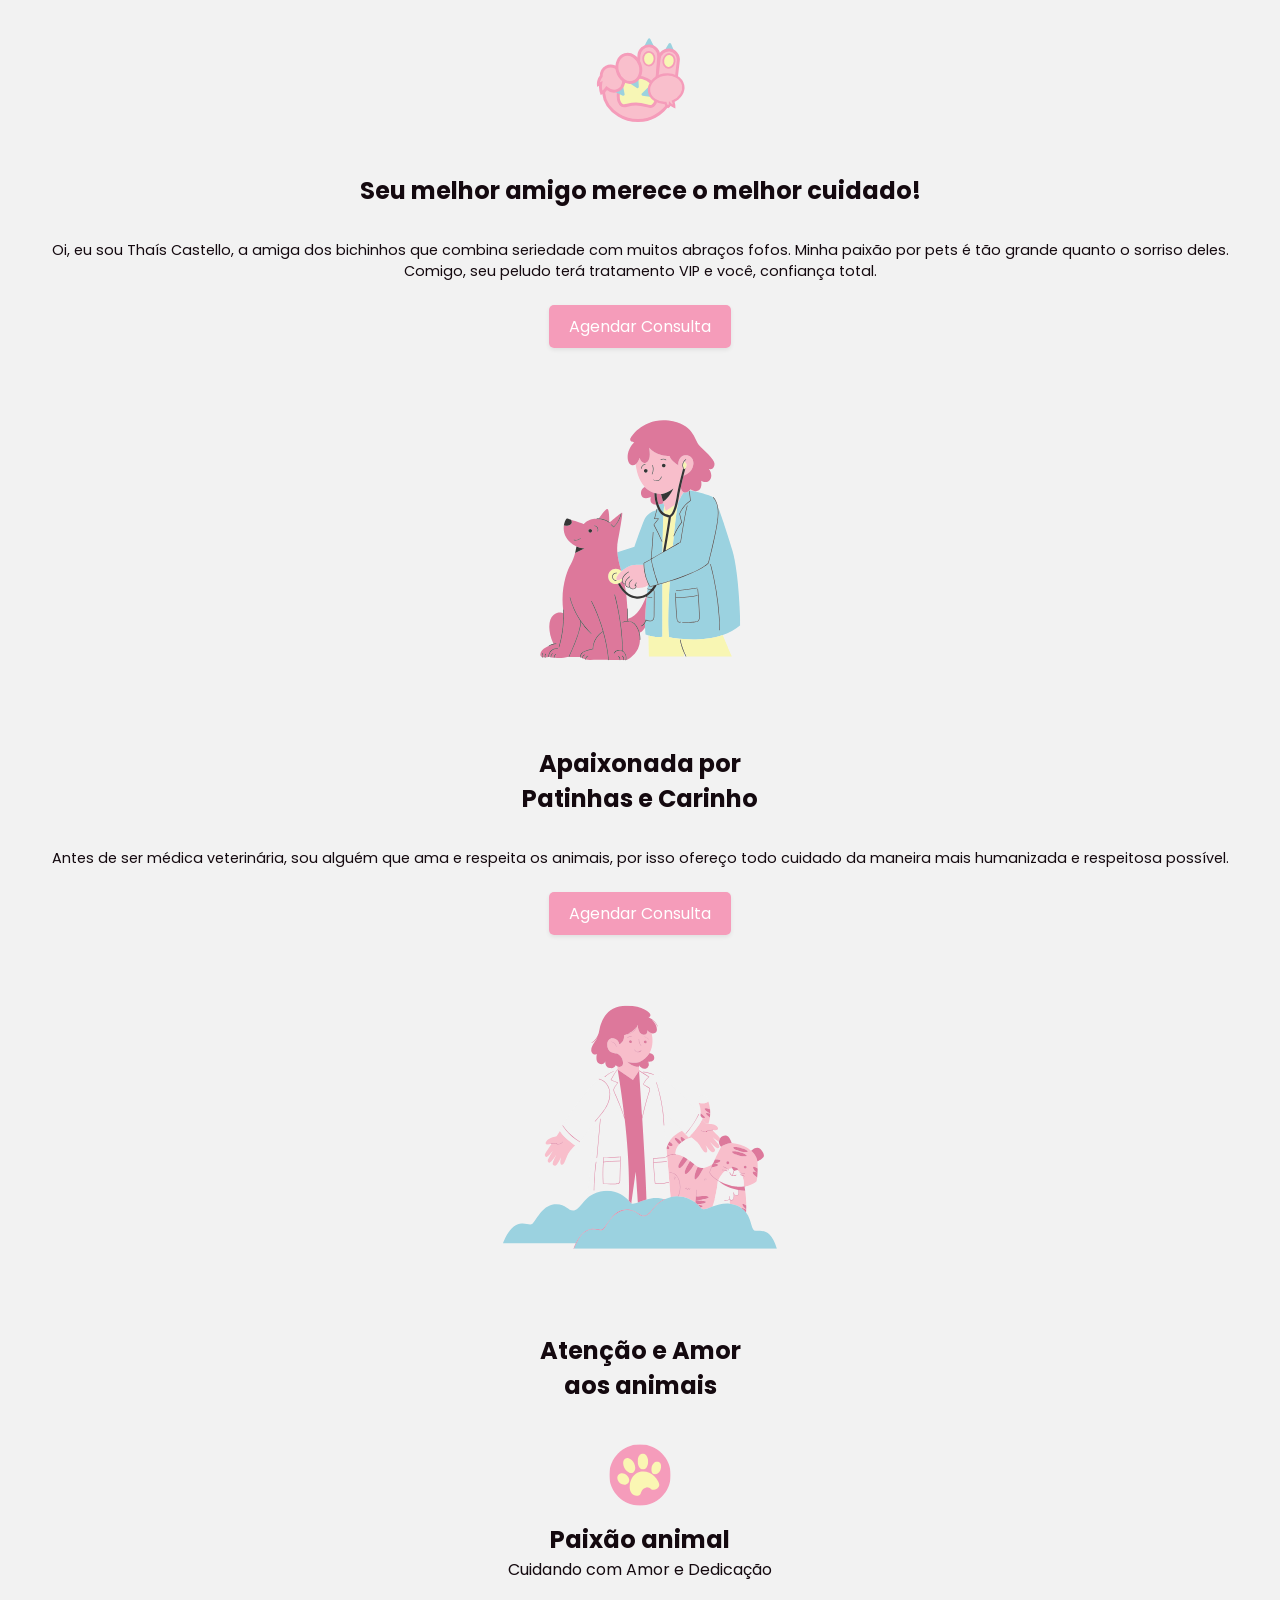
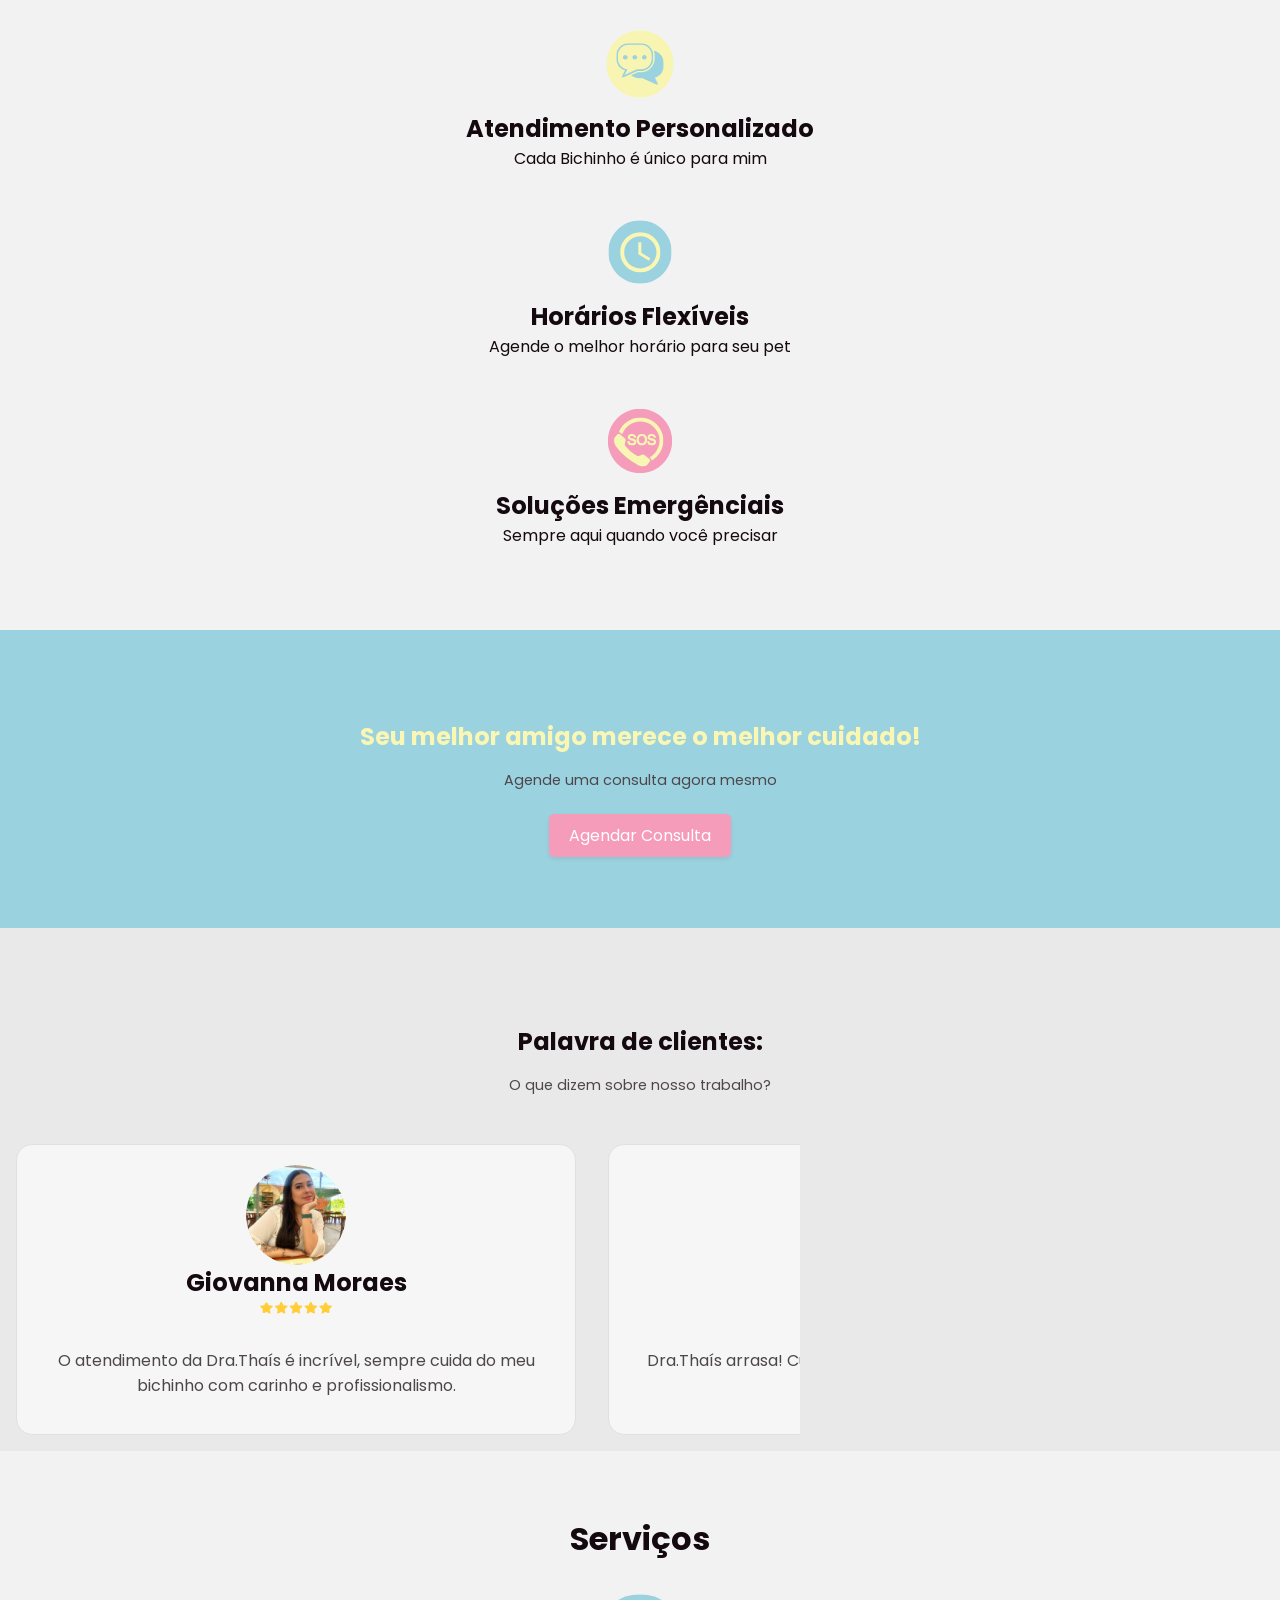
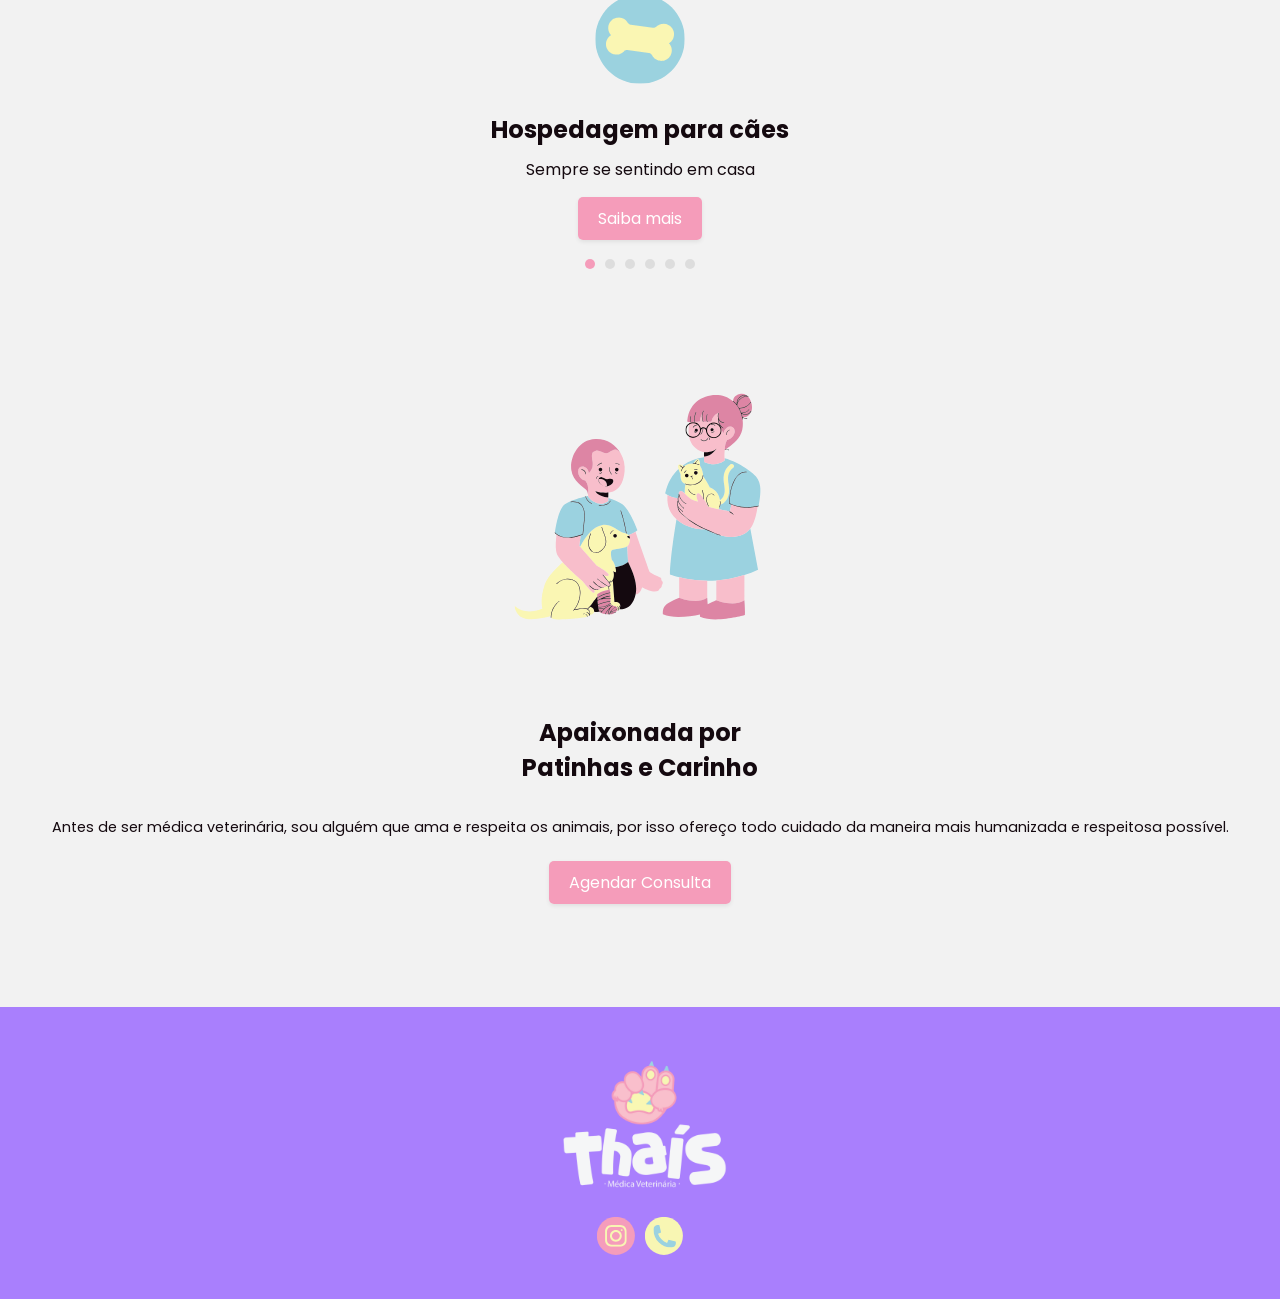
==== commit f482f8e4: "Alterando textos" ====
--- a/index.html
+++ b/index.html
@@ -16,7 +16,7 @@
 
     <section class="container">
         <h1 class="title">Seu melhor amigo merece o melhor cuidado!</h1>
-        <p class="text">Oi, eu sou Thais Castello, a amiga dos bichinhos que combina seriedade com muitos abraços fofos. 
+        <p class="text">Oi, eu sou Thaís Castello, a amiga dos bichinhos que combina seriedade com muitos abraços fofos. 
             Minha paixão por pets é tão grande quanto o sorriso deles. Comigo, seu peludo terá tratamento VIP e você, confiança total. </p>
         <a href="https://wa.me/5521966511204" class="button">Agendar Consulta</a>
     </section>
@@ -106,7 +106,7 @@
                     <img class="testimonials-img" src="./ass_ets/testimonials/6.png" alt="Personagem 1">
                     <h2>Giovanna Moraes</h3>
                     <img class="testimonials-avaliacao" src="./ass_ets/testimonials/5star.svg" alt="Avaliacao">
-                    <p class="testimonials-text">O atendimento da Dra.Thais é incrível, sempre cuida do meu bichinho com carinho e profissionalismo.</p></p>
+                    <p class="testimonials-text">O atendimento da Dra.Thaís é incrível, sempre cuida do meu bichinho com carinho e profissionalismo.</p></p>
                 </div>
                 <div class="carousel-item">
                     <img class="testimonials-img" src="./ass_ets/testimonials/5.png" alt="Personagem 2">
@@ -118,7 +118,7 @@
                     <img class="testimonials-img" src="./ass_ets/testimonials/7.png" alt="Personagem 3">
                     <h2>July Mello</h3>
                     <img class="testimonials-avaliacao" src="./ass_ets/testimonials/5star.svg" alt="Avaliacao">
-                    <p class="testimonials-text">Minha experiência com a Dra.Thais foi excelente. Ela é a melhor!</p>
+                    <p class="testimonials-text">Minha experiência com a Dra.Thaís foi excelente. Ela é a melhor!</p>
                 </div>
             </div>
         </div>
--- a/style.css
+++ b/style.css
@@ -252,6 +252,8 @@
     .carousel-item {
         margin: 10px 0;
     }
-}
-
-
+
+
+}
+
+
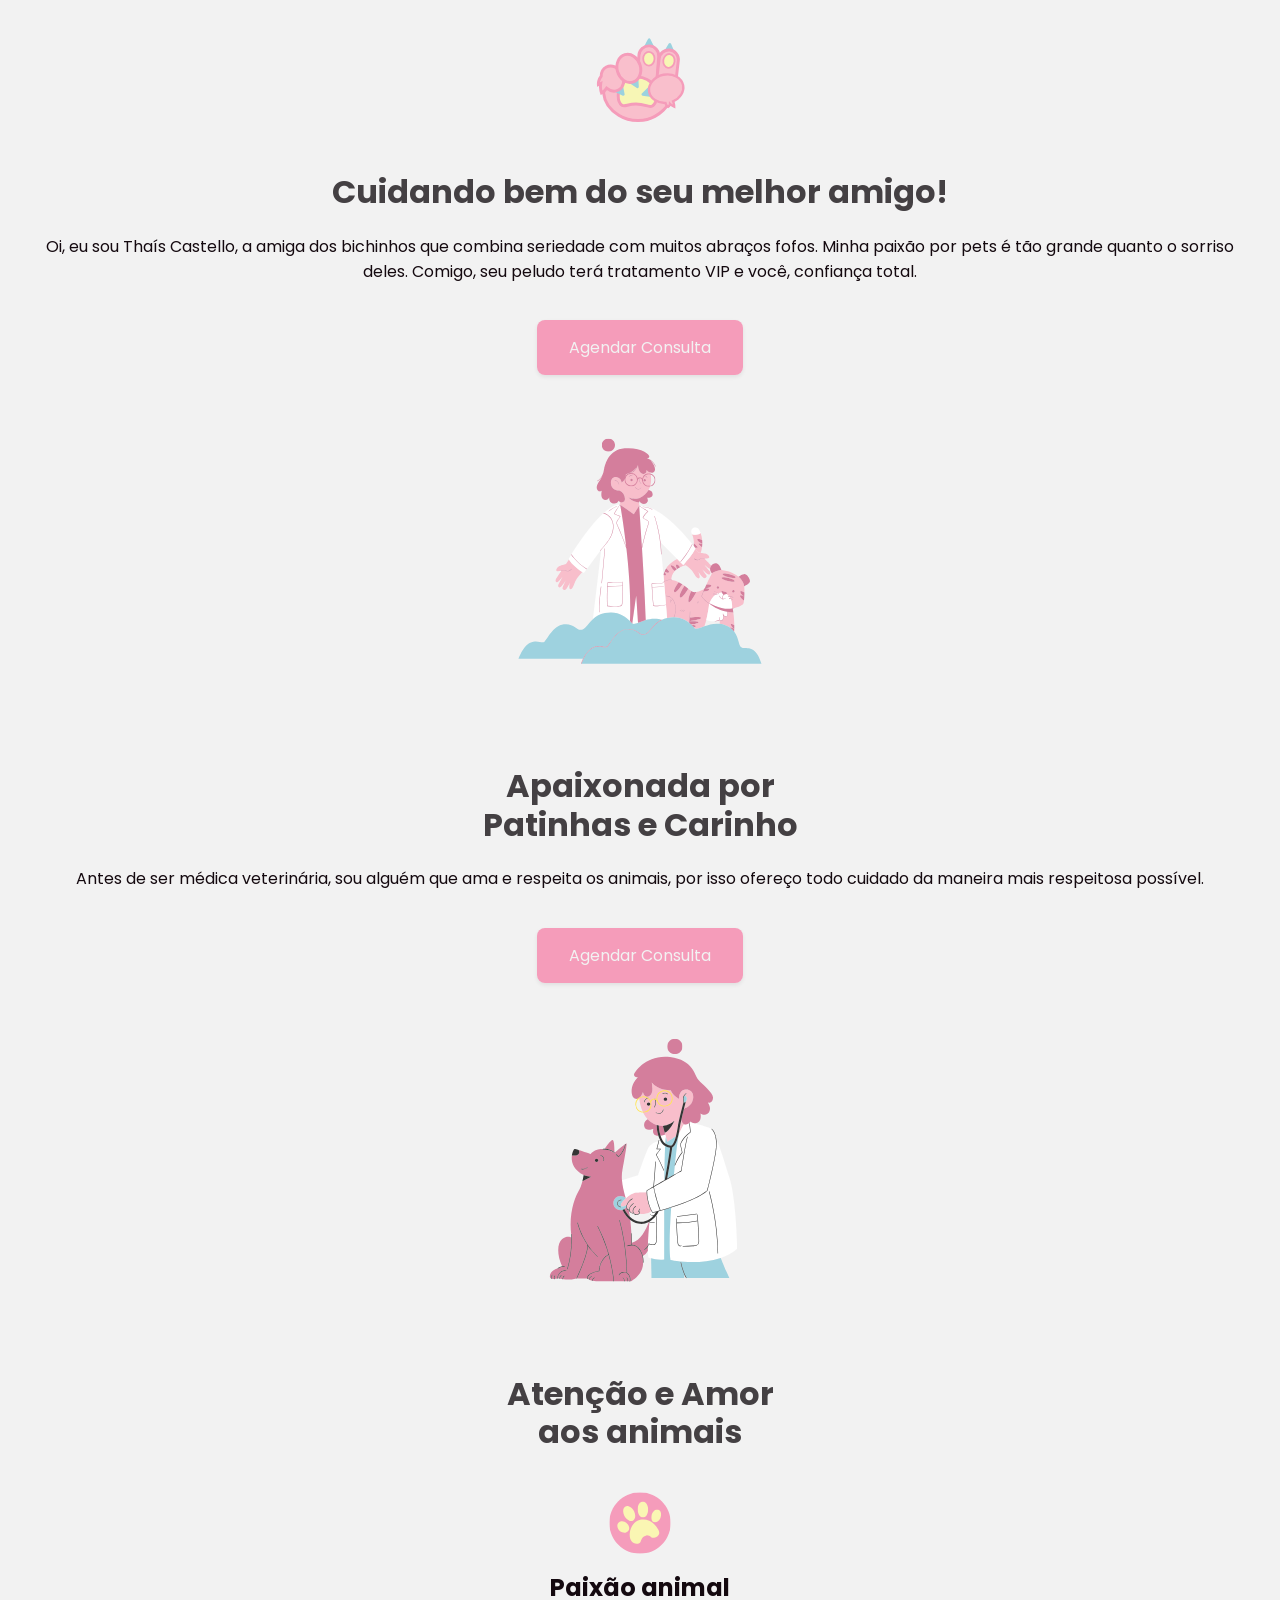
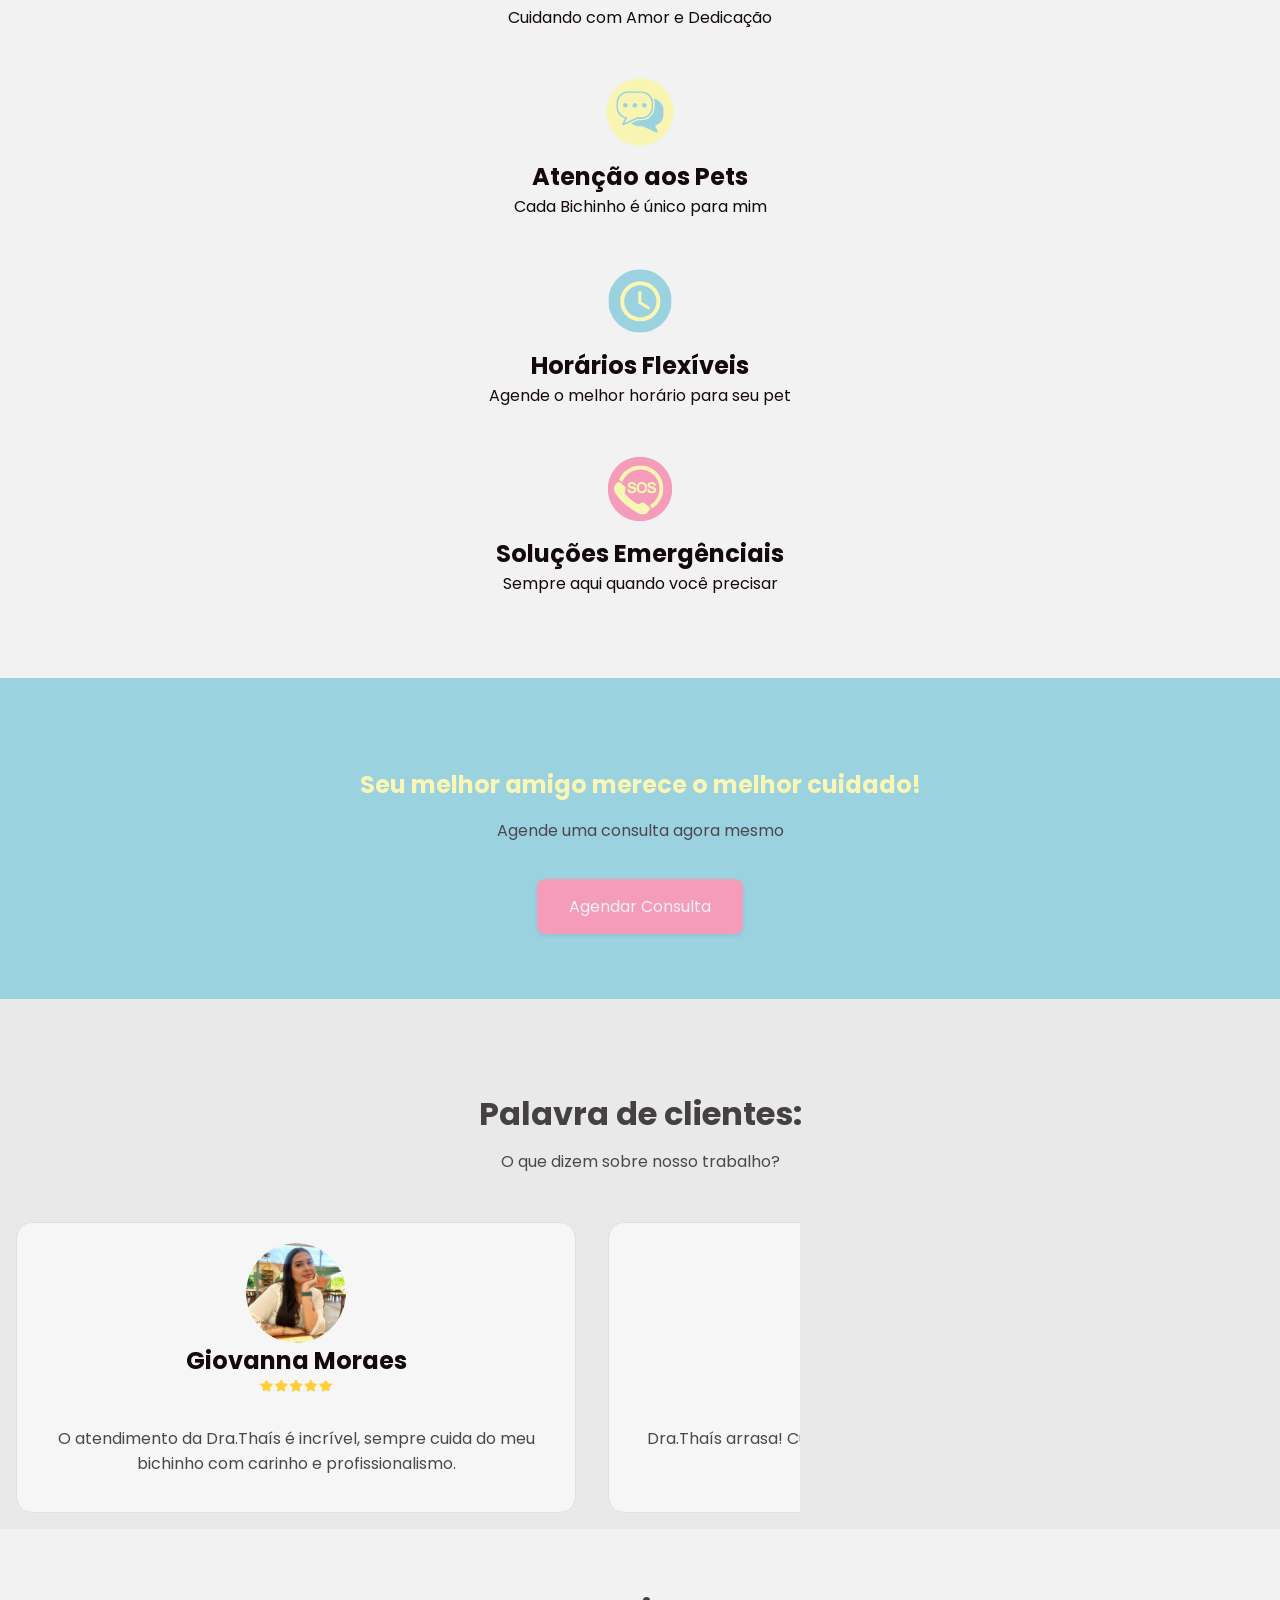
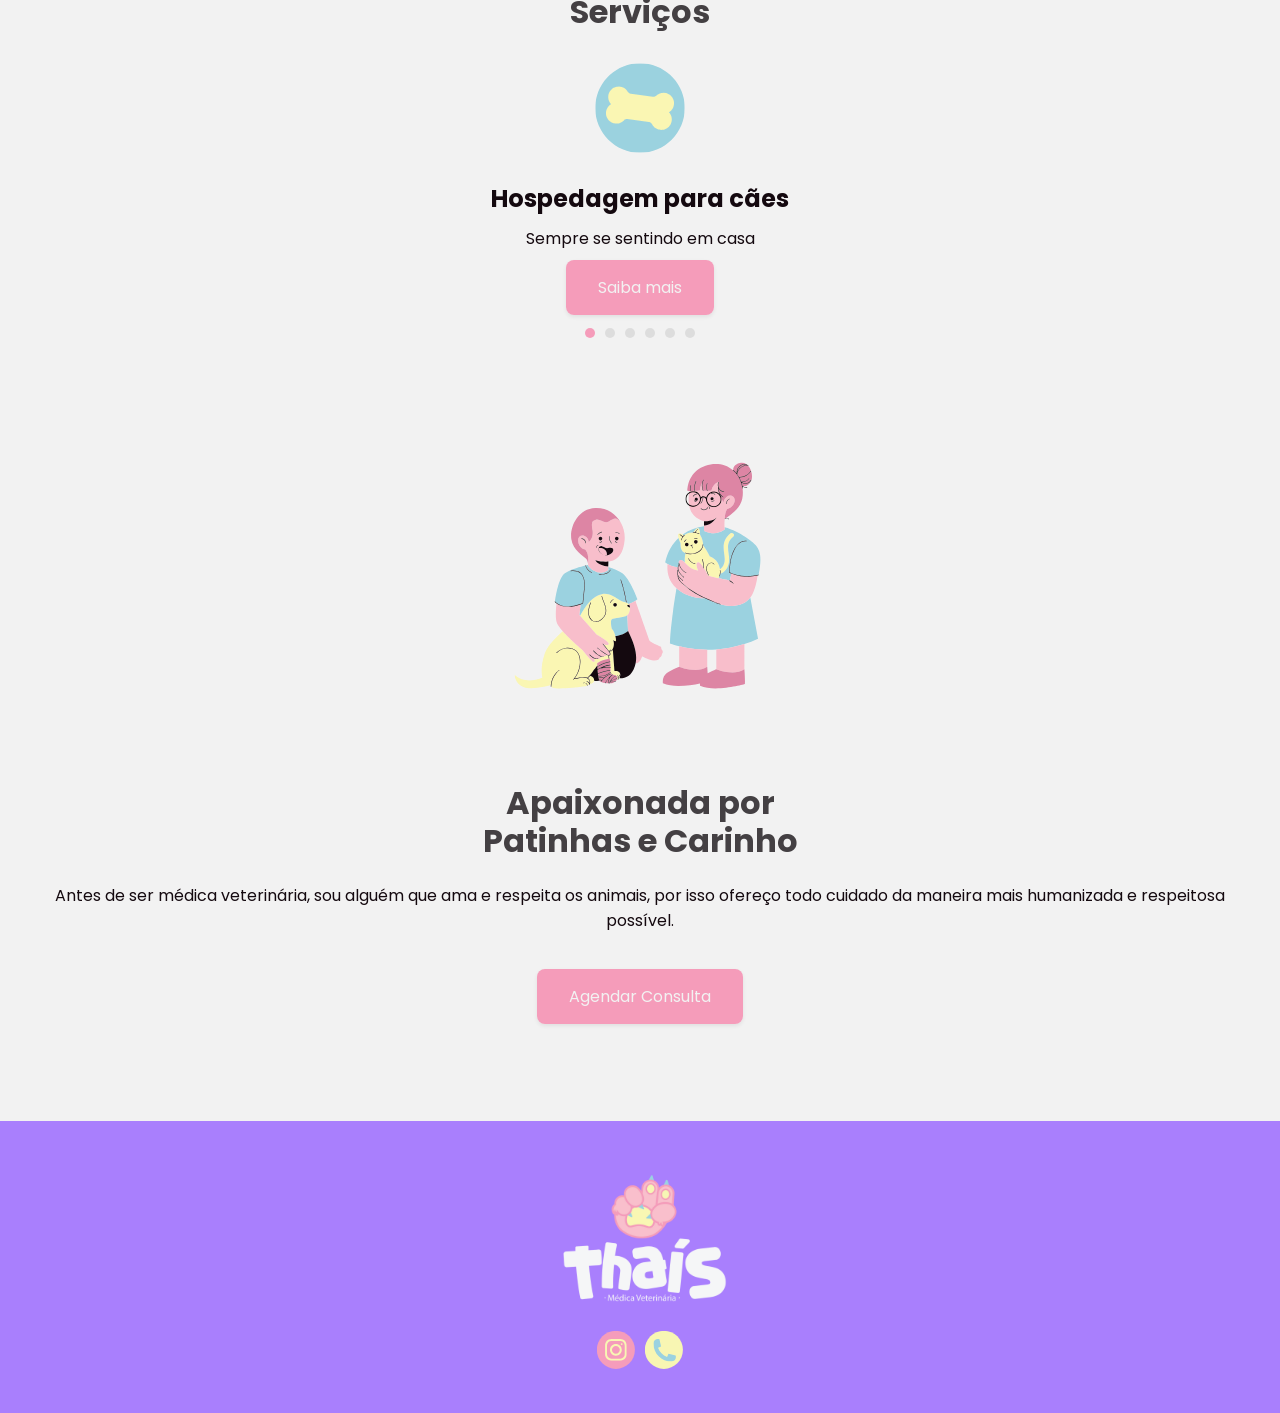
==== commit f4b8753f: "Finalizando illustracoes" ====
--- a/index.html
+++ b/index.html
@@ -15,7 +15,7 @@
     </header>
 
     <section class="container">
-        <h1 class="title">Seu melhor amigo merece o melhor cuidado!</h1>
+        <h1 class="title">Cuidando bem do seu melhor amigo!</h1>
         <p class="text">Oi, eu sou Thaís Castello, a amiga dos bichinhos que combina seriedade com muitos abraços fofos. 
             Minha paixão por pets é tão grande quanto o sorriso deles. Comigo, seu peludo terá tratamento VIP e você, confiança total. </p>
         <a href="https://wa.me/5521966511204" class="button">Agendar Consulta</a>
@@ -27,7 +27,7 @@
 
     <section class="container">
         <h1 class="title">Apaixonada por <br> Patinhas e Carinho</h1>
-        <p class="text">Antes de ser médica veterinária, sou alguém que ama e respeita os animais, por isso ofereço todo cuidado da maneira mais humanizada e respeitosa possível.</p>
+        <p class="text">Antes de ser médica veterinária, sou alguém que ama e respeita os animais, por isso ofereço todo cuidado da maneira mais respeitosa possível.</p>
         <a href="https://wa.me/5521966511204" class="button">Agendar Consulta</a>
     </section>
 
@@ -56,7 +56,7 @@
                 </div>
 
                 <div class="servicos_text">
-                    <h1>Atendimento Personalizado</h1>
+                    <h1>Atenção aos Pets</h1>
                     <p>Cada Bichinho é único para mim</p>
                 </div>
             </li>
@@ -89,7 +89,7 @@
 
     <section class="container cta-consulta">
         <img src="./ass_ets/" alt="">
-        <h1 class="title">Seu melhor amigo merece o melhor cuidado!</h1>
+        <h1>Seu melhor amigo merece o melhor cuidado!</h1>
         <p class="text cta-text"> Agende uma consulta agora mesmo </p>
         <a href="https://wa.me/5521966511204" class="button">Agendar Consulta</a>
     </section>
@@ -169,7 +169,7 @@
             <p class="slide-text">Saúde em segurança</p>
             <a href="https://wa.me/5521966511204" class="button button-slide">Agendar Vacinas</a>
         </div>
-        <!-- Repita esse bloco para os outros cards -->
+        <!-- Repietir para add mais cards -->
     </div>
     <div class="indicators"></div>
 </div>
--- a/style.css
+++ b/style.css
@@ -7,6 +7,7 @@
     --rosa-claro: #F8BECB;
     --preto: #14090F;
     --branco: #f2f2f2;
+    --title: #444043;
     --texto: #4d474b;
     --azul: #9BD2E0;
     --amarelo: #FAF6B3;
@@ -40,9 +41,15 @@
     text-align: center;
 }
 
+.title{
+    font-size: 2rem;
+    line-height: 2.4rem;
+    color: var(--title);
+}
+
 .text{
-    margin: 2rem 0;
-    font-size: .9rem;
+    margin: 1.4rem 0 3.2rem 0;
+    font-size: 1rem;
 }
 
 .button{
@@ -52,6 +59,7 @@
     padding: 1rem 2rem;
     border-radius: .5rem;
     box-shadow: 0px 2px 4px 0px rgba(0, 0, 0, 0.075);
+    cursor: pointer;
 }
 
 .ilustracao{
@@ -108,6 +116,7 @@
     width: 100vw;
     padding: 4rem 0 5rem 0;
     margin-top: 2.5rem;
+      
 }
 
 .cta-text{
@@ -179,14 +188,6 @@
 
 .slide-text{
     margin-bottom: 1.5rem;
-}
-
-.button {
-    background-color: #f59cba;
-    color: white;
-    text-decoration: none;
-    padding: 10px 20px;
-    border-radius: 5px;
 }
 
 .indicators {
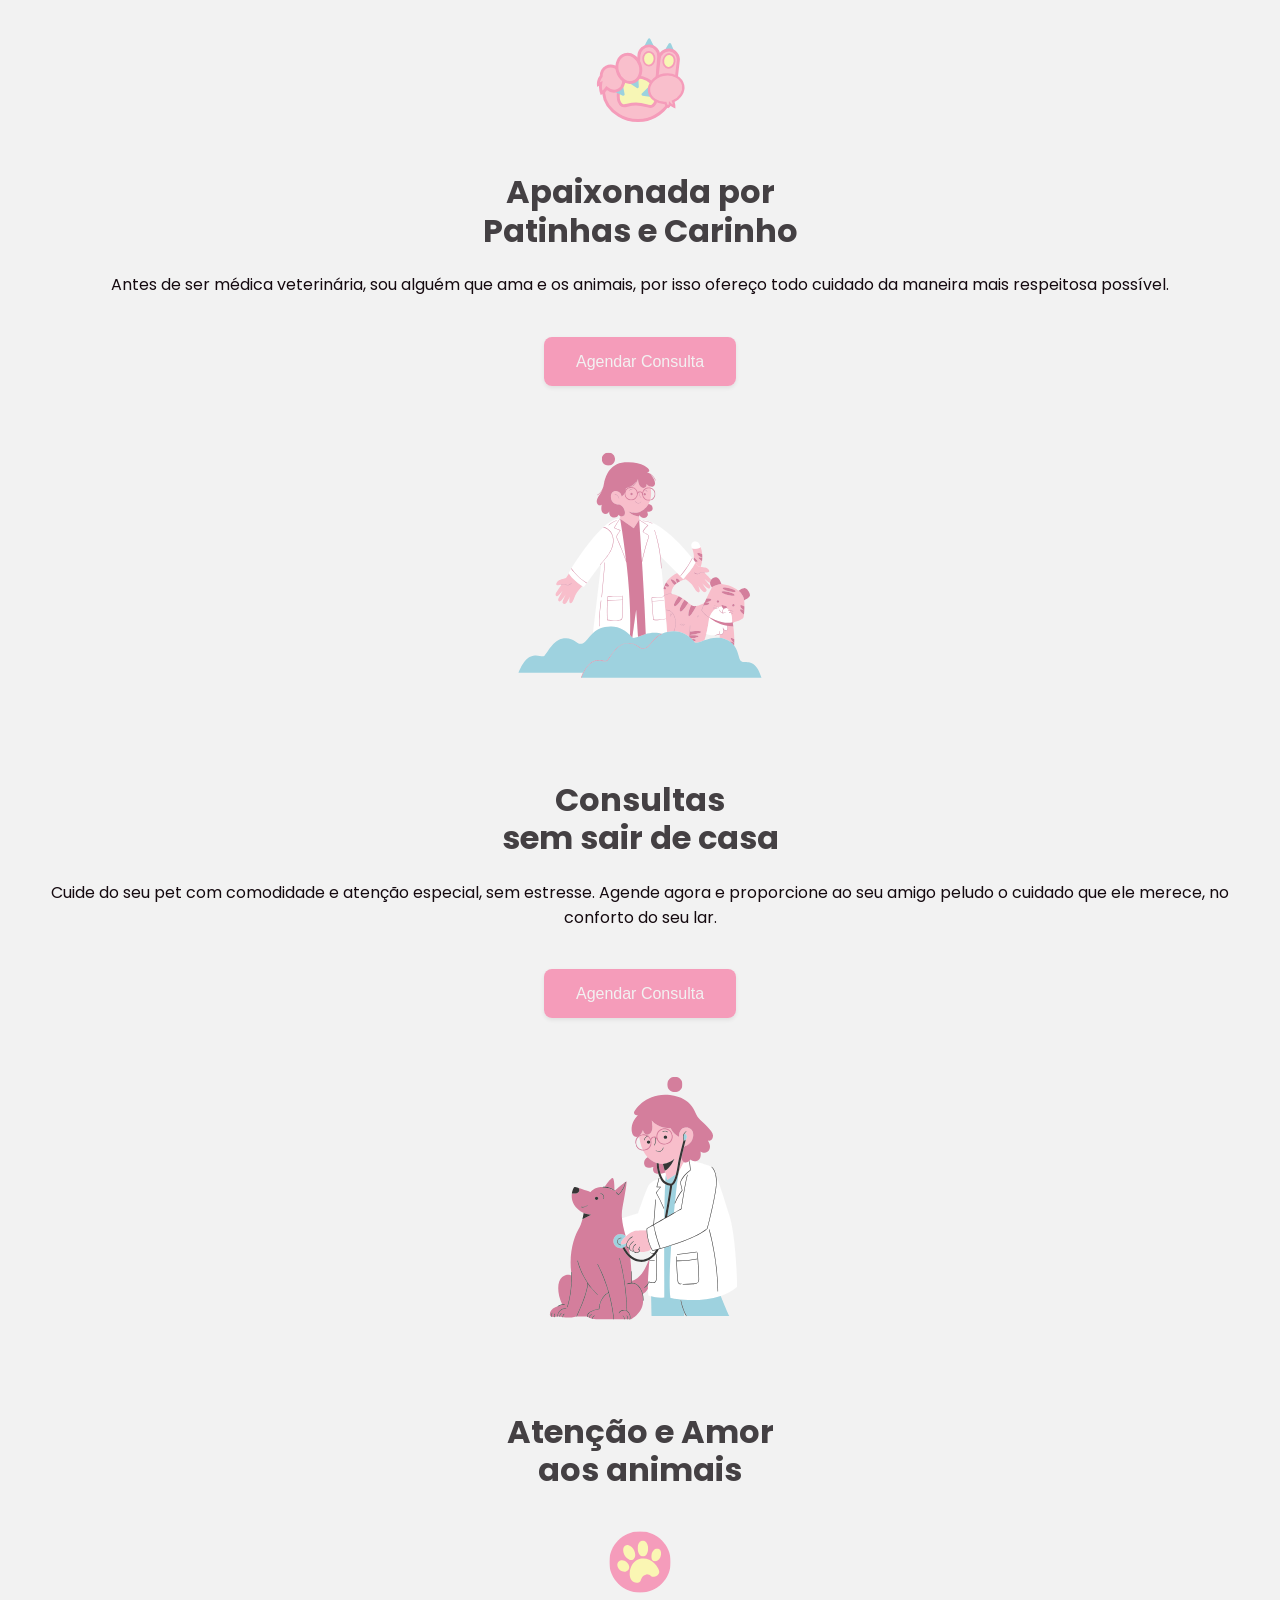
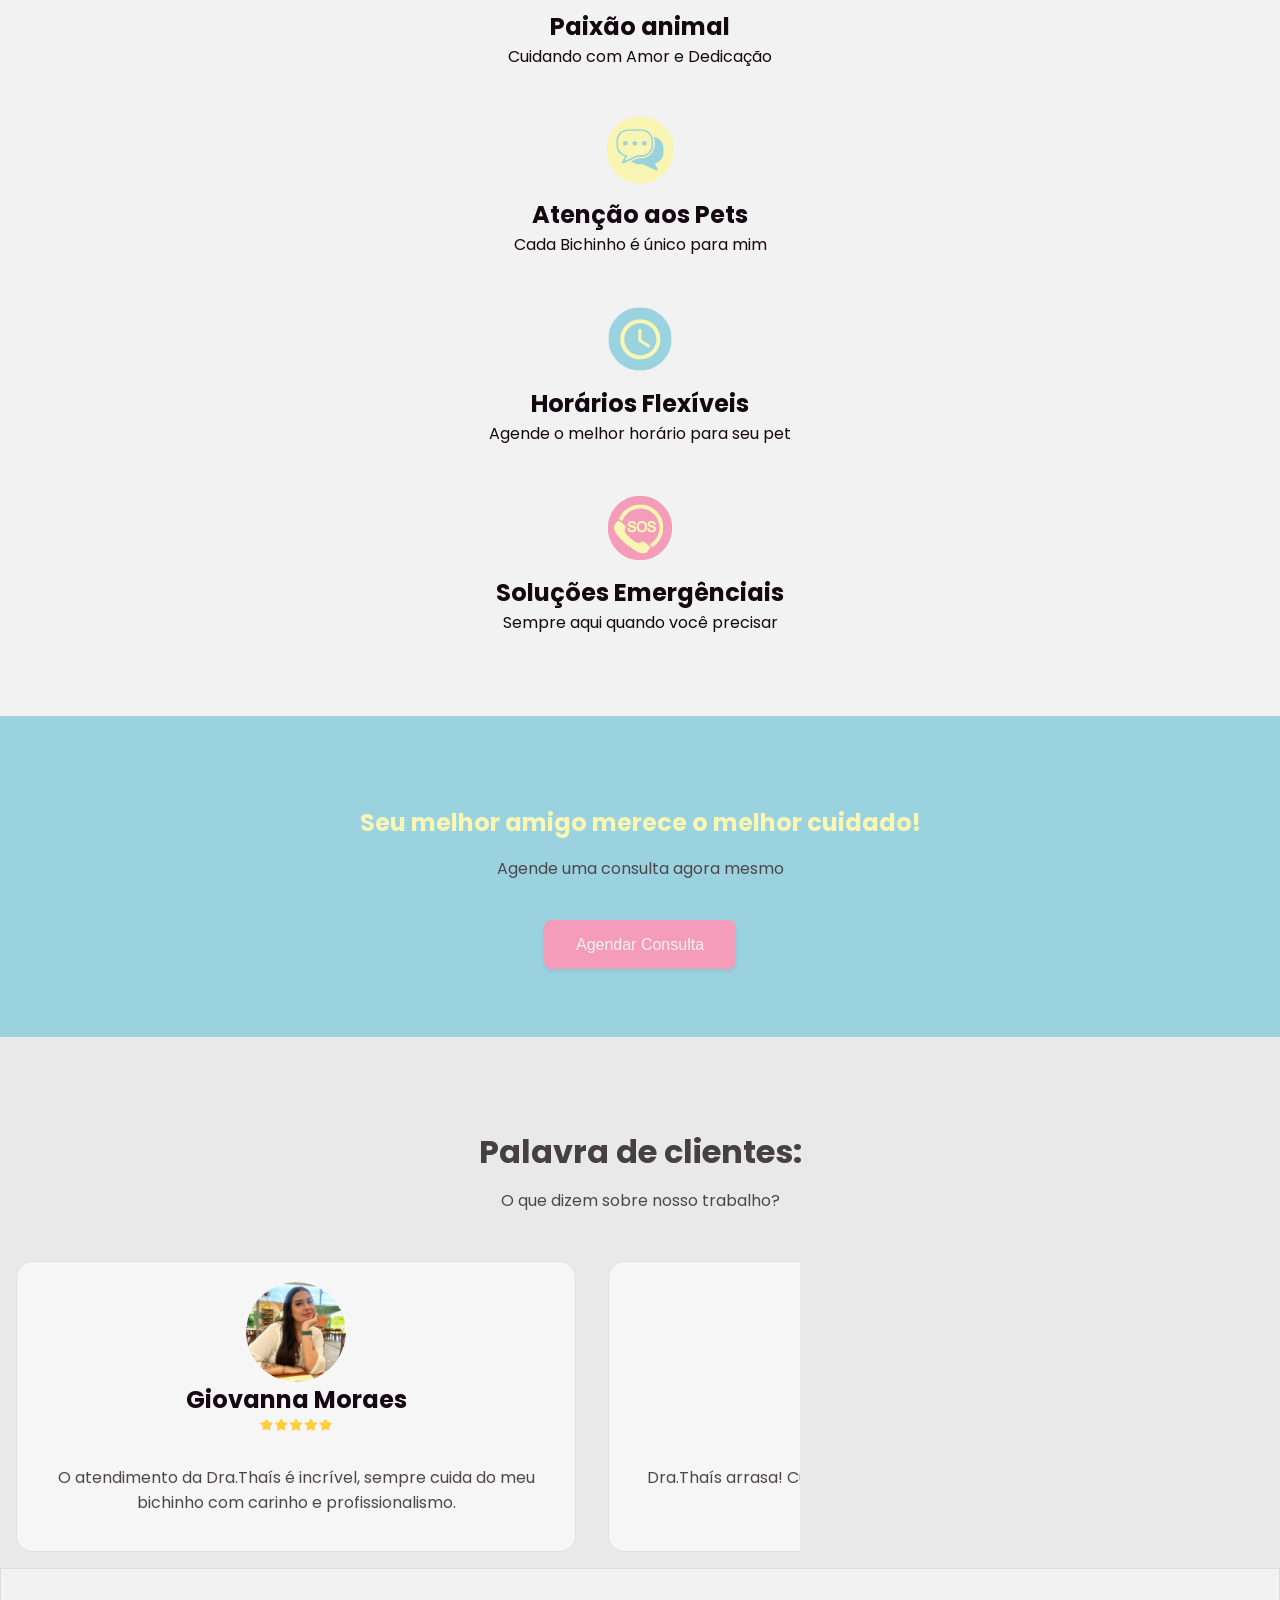
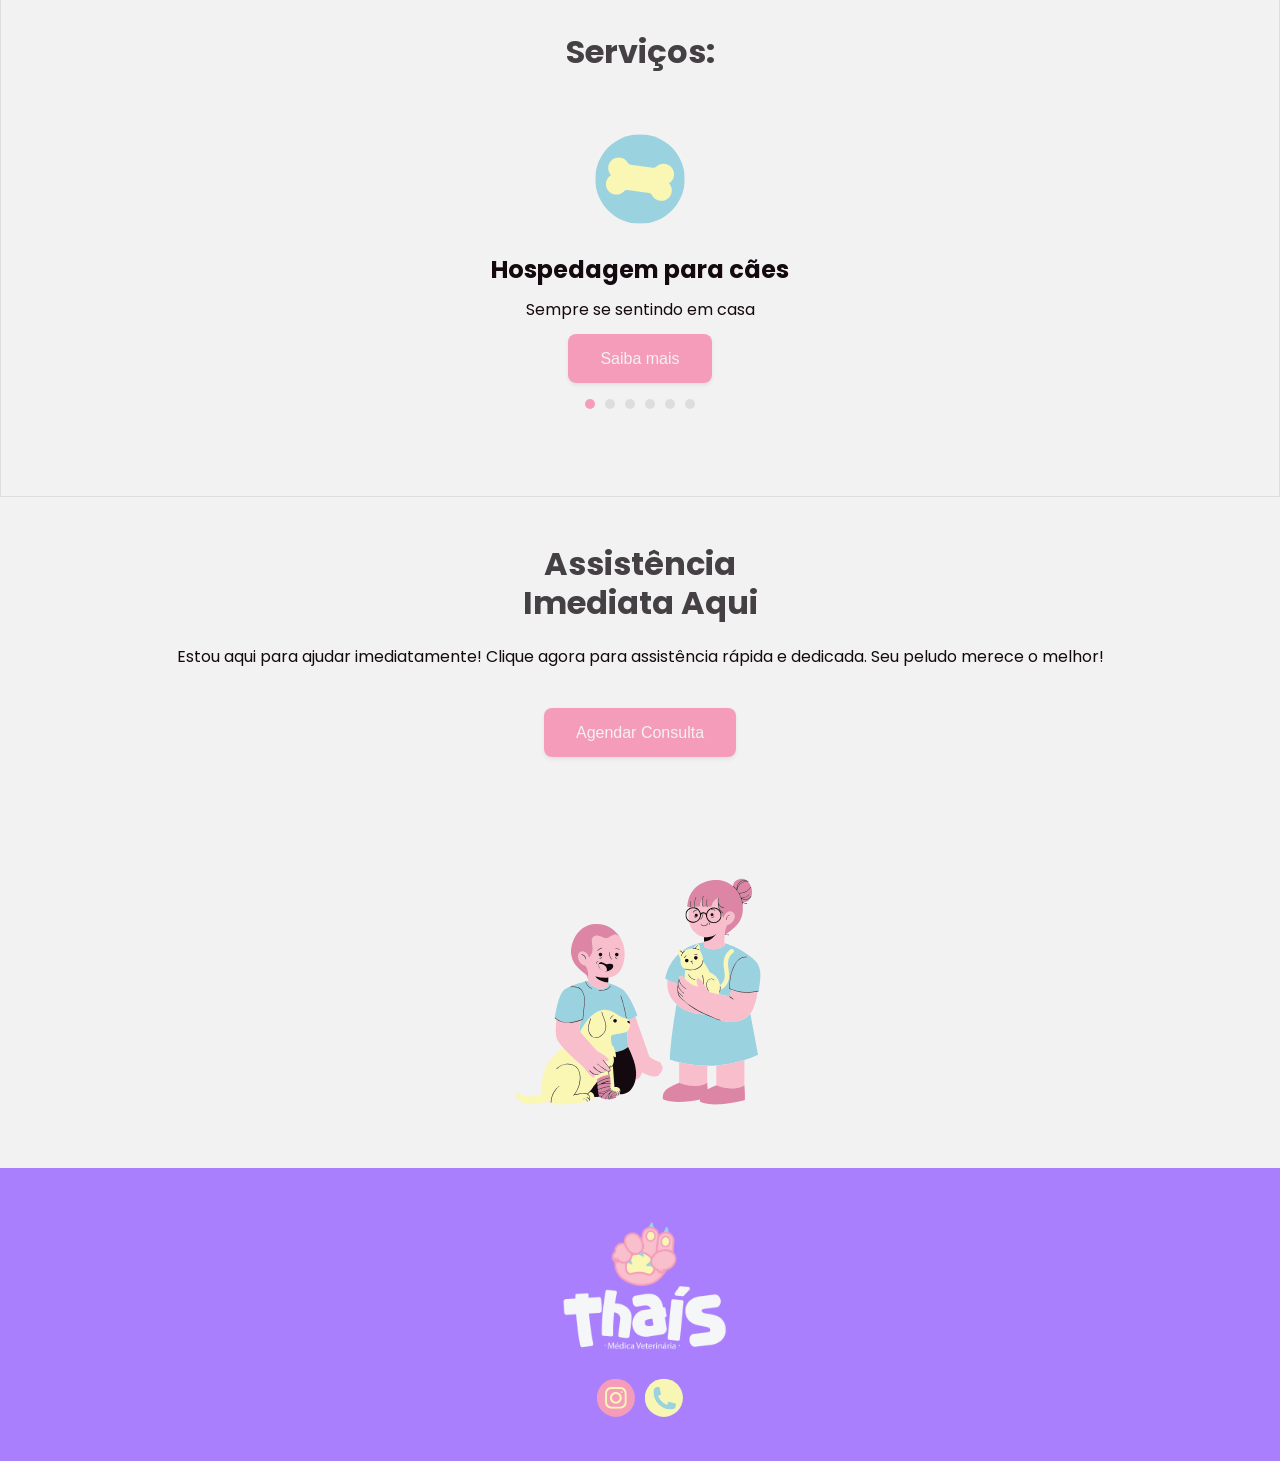
==== commit f9d4288c: "Alterando textos" ====
--- a/index.html
+++ b/index.html
@@ -15,9 +15,8 @@
     </header>
 
     <section class="container">
-        <h1 class="title">Cuidando bem do seu melhor amigo!</h1>
-        <p class="text">Oi, eu sou Thaís Castello, a amiga dos bichinhos que combina seriedade com muitos abraços fofos. 
-            Minha paixão por pets é tão grande quanto o sorriso deles. Comigo, seu peludo terá tratamento VIP e você, confiança total. </p>
+        <h1 class="title">Apaixonada por <br> Patinhas e Carinho</h1>
+        <p class="text">Antes de ser médica veterinária, sou alguém que ama e os animais, por isso ofereço todo cuidado da maneira mais respeitosa possível.</p>
         <a href="https://wa.me/5521966511204" class="button">Agendar Consulta</a>
     </section>
 
@@ -26,8 +25,8 @@
     </section>
 
     <section class="container">
-        <h1 class="title">Apaixonada por <br> Patinhas e Carinho</h1>
-        <p class="text">Antes de ser médica veterinária, sou alguém que ama e respeita os animais, por isso ofereço todo cuidado da maneira mais respeitosa possível.</p>
+        <h1 class="title"> Consultas <br>sem sair de casa</h1>
+        <p class="text">Cuide do seu pet com comodidade e atenção especial, sem estresse. Agende agora e proporcione ao seu amigo peludo o cuidado que ele merece, no conforto do seu lar.</p>
         <a href="https://wa.me/5521966511204" class="button">Agendar Consulta</a>
     </section>
 
@@ -128,16 +127,19 @@
 
 <!-- SLIDE -->
 
-<div class="slide-container">
-
-    <h1 class="title title-servicos">Serviços</h1>
+<section class="slide-container">
+
+  
+        <h1 class="title title-servicos">Serviços:</h1>
+   
+
     <div class="slide-wrapper">
         
         <div class="slide">
             <img src="./ass_ets/icons/hospedagem.svg" alt="Imagem 1">
             <h3>Hospedagem para cães </h3>
             <p class="slide-text">Sempre se sentindo em casa</p>
-            <a href="https://wa.me/5521966511204" class="button"> Saiba mais</a>
+            <a href="https://wa.me/5521966511204" class="button button-slide"> Saiba mais</a>
         </div>
         <div class="slide">
             <img src="./ass_ets/icons/consulta.svg" alt="Imagem 2">
@@ -172,19 +174,19 @@
         <!-- Repietir para add mais cards -->
     </div>
     <div class="indicators"></div>
-</div>
-
-<section>
-    <img class="ilustracao" src="./ass_ets/final.svg" alt="Veterinaria cuidando dos bichinhos">
 </section>
 
 <section class="container container-final">
-    <h1 class="title">Apaixonada por <br> Patinhas e Carinho</h1>
-    <p class="text">Antes de ser médica veterinária, sou alguém que ama e respeita os animais, por isso ofereço todo cuidado da maneira mais humanizada e respeitosa possível.</p>
+    <h1 class="title"> Assistência <br> Imediata Aqui </h1>
+    <p class="text"> Estou aqui para ajudar imediatamente! Clique agora para assistência rápida e dedicada. Seu peludo merece o melhor! </p>
     <a href="https://wa.me/5521966511204" class="button">Agendar Consulta</a>
 </section>
 
 <script src="script.js"></script>
+
+<section>
+    <img class="ilustracao svg-final" src="./ass_ets/final.svg" alt="Veterinaria cuidando dos bichinhos">
+</section>
 
 </body>
 
--- a/style.css
+++ b/style.css
@@ -7,6 +7,7 @@
     --rosa-claro: #F8BECB;
     --preto: #14090F;
     --branco: #f2f2f2;
+    --divisor: #dddddd;
     --title: #444043;
     --texto: #4d474b;
     --azul: #9BD2E0;
@@ -49,6 +50,11 @@
 
 .text{
     margin: 1.4rem 0 3.2rem 0;
+    font-size: 1rem;
+}
+
+.text-servicos{
+    margin: 10rem;
     font-size: 1rem;
 }
 
@@ -60,6 +66,7 @@
     border-radius: .5rem;
     box-shadow: 0px 2px 4px 0px rgba(0, 0, 0, 0.075);
     cursor: pointer;
+    font-weight: 500;
 }
 
 .ilustracao{
@@ -165,9 +172,11 @@
 
 .slide-container {
     width: 100vw;
-    padding: 2rem 0;
+    padding: 2rem 0 5rem 0;
     overflow: hidden;
     position: relative;
+
+    border: 1px solid var(--divisor);
 }
 
 .slide-wrapper {
@@ -212,10 +221,22 @@
     display: flex;
     justify-content: center;
     margin-top: 2rem;
+    margin-bottom: 2rem;
 }
 
 .servicos{
     margin-bottom: 2.6rem;
+}
+
+
+/* CONTAINER FINAL */ 
+
+.container-final{
+    margin: 3rem 0;
+}
+
+.svg-final{
+    margin-bottom: -6rem;
 }
 
 /* FOOTER */ 
